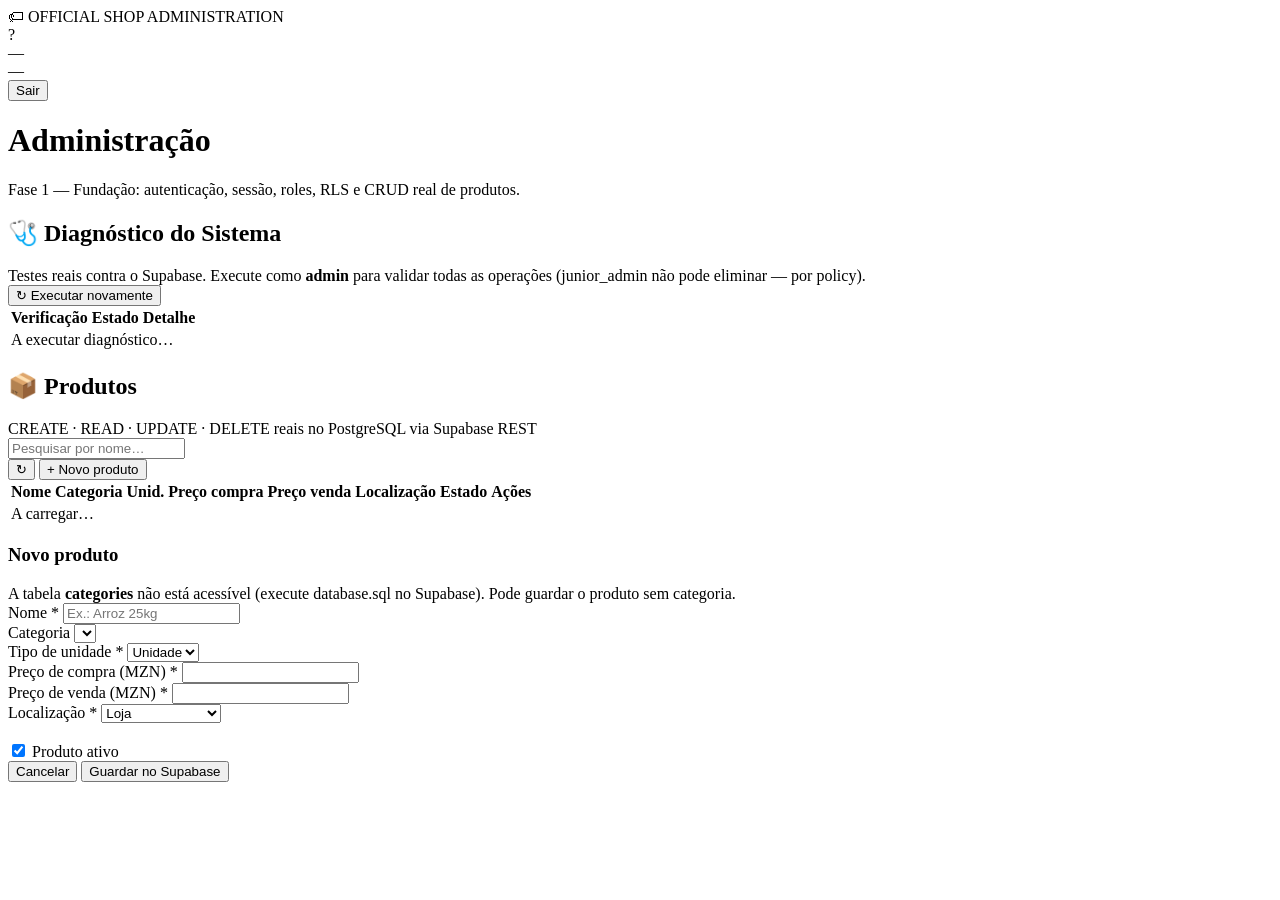
==== admin.html @ fe544765 "Add files via upload" ====
<!DOCTYPE html>
<html lang="pt">
<head>
  <meta charset="UTF-8">
  <meta name="viewport" content="width=device-width, initial-scale=1.0">
  <title>Administração — OFFICIAL SHOP ADMINISTRATION</title>
  <link rel="stylesheet" href="css/style.css">
</head>
<body>

  <header class="topbar">
    <div class="topbar-brand">
      <span class="brand-badge">🏷</span>
      <span class="label">OFFICIAL SHOP ADMINISTRATION</span>
    </div>
    <div class="topbar-spacer"></div>
    <div class="user-chip">
      <span class="user-avatar" id="userInitial">?</span>
      <div class="user-meta">
        <div class="user-name" id="userName">—</div>
        <div class="user-role" id="userRole">—</div>
      </div>
    </div>
    <button class="btn btn-light btn-sm" id="btnLogout" type="button">Sair</button>
  </header>

  <main class="page">

    <div class="page-header">
      <h1>Administração</h1>
      <p>Fase 1 — Fundação: autenticação, sessão, roles, RLS e CRUD real de produtos.</p>
    </div>

    <!-- ═══════════ DIAGNÓSTICO DO SISTEMA ═══════════ -->
    <section class="card" id="diagCard">
      <div class="card-header">
        <h2>🩺 Diagnóstico do Sistema</h2>
        <span class="hint">Testes reais contra o Supabase. Execute como <strong>admin</strong> para validar todas as operações (junior_admin não pode eliminar — por policy).</span>
        <div class="spacer"></div>
        <button class="btn btn-ghost btn-sm" id="btnRunDiag" type="button">↻ Executar novamente</button>
      </div>
      <div class="card-body flush">
        <div class="table-wrap">
          <table class="table">
            <thead>
              <tr>
                <th>Verificação</th>
                <th>Estado</th>
                <th>Detalhe</th>
              </tr>
            </thead>
            <tbody id="diagBody">
              <tr><td colspan="3" class="table-loading">A executar diagnóstico…</td></tr>
            </tbody>
          </table>
        </div>
      </div>
    </section>

    <!-- ═══════════ PRODUTOS (CRUD REAL) ═══════════ -->
    <section class="card">
      <div class="card-header">
        <h2>📦 Produtos</h2>
        <span class="hint">CREATE · READ · UPDATE · DELETE reais no PostgreSQL via Supabase REST</span>
        <div class="spacer"></div>
        <div class="toolbar" style="flex:0;">
          <div class="search-box">
            <input class="input" id="searchInput" type="search" placeholder="Pesquisar por nome…">
          </div>
          <button class="btn btn-ghost btn-sm" id="btnRefresh" type="button">↻</button>
          <button class="btn btn-primary btn-sm" id="btnNewProduct" type="button">+ Novo produto</button>
        </div>
      </div>
      <div class="card-body flush">
        <div class="table-wrap">
          <table class="table">
            <thead>
              <tr>
                <th>Nome</th>
                <th>Categoria</th>
                <th>Unid.</th>
                <th class="num">Preço compra</th>
                <th class="num">Preço venda</th>
                <th>Localização</th>
                <th>Estado</th>
                <th class="actions">Ações</th>
              </tr>
            </thead>
            <tbody id="productsBody">
              <tr><td colspan="8" class="table-loading">A carregar…</td></tr>
            </tbody>
          </table>
        </div>
        <div class="pager" id="pager"></div>
      </div>
    </section>

  </main>

  <!-- ═══════════ MODAL: NOVO / EDITAR PRODUTO ═══════════ -->
  <div class="modal-overlay" id="productModal">
    <div class="modal" role="dialog" aria-modal="true">
      <div class="modal-header">
        <h3 class="modal-title" id="productModalTitle">Novo produto</h3>
      </div>
      <form id="productForm" autocomplete="off">
        <div class="modal-body">
          <div id="formError" class="form-error"></div>
          <div id="categoriesWarning" class="inline-warning">
            A tabela <strong>categories</strong> não está acessível (execute database.sql no Supabase).
            Pode guardar o produto sem categoria.
          </div>
          <div class="form-grid">
            <div class="field span-2">
              <label for="fName">Nome *</label>
              <input class="input" id="fName" required maxlength="120" placeholder="Ex.: Arroz 25kg">
            </div>
            <div class="field">
              <label for="fCategory">Categoria</label>
              <select class="input" id="fCategory"></select>
            </div>
            <div class="field">
              <label for="fUnit">Tipo de unidade *</label>
              <select class="input" id="fUnit">
                <option value="unit">Unidade</option>
                <option value="box">Caixa</option>
                <option value="pack">Pacote</option>
                <option value="kg">Kg</option>
                <option value="g">g</option>
                <option value="l">Litro</option>
                <option value="ml">ml</option>
              </select>
            </div>
            <div class="field">
              <label for="fPurchase">Preço de compra (MZN) *</label>
              <input class="input" id="fPurchase" type="number" min="0" step="0.01" required>
            </div>
            <div class="field">
              <label for="fSale">Preço de venda (MZN) *</label>
              <input class="input" id="fSale" type="number" min="0" step="0.01" required>
            </div>
            <div class="field">
              <label for="fLocation">Localização *</label>
              <select class="input" id="fLocation">
                <option value="store">Loja</option>
                <option value="warehouse">Armazém</option>
                <option value="both">Loja + Armazém</option>
              </select>
            </div>
            <div class="field">
              <label>&nbsp;</label>
              <div class="checkbox-row">
                <input type="checkbox" id="fActive" checked>
                <label for="fActive">Produto ativo</label>
              </div>
            </div>
          </div>
        </div>
        <div class="modal-footer">
          <button type="button" class="btn btn-ghost" id="btnCancelForm">Cancelar</button>
          <button type="submit" class="btn btn-primary" id="btnSaveProduct">Guardar no Supabase</button>
        </div>
      </form>
    </div>
  </div>

  <script src="js/config.js"></script>
  <script src="js/supabase.js"></script>
  <script src="js/auth.js"></script>
  <script src="js/data.js"></script>
  <script src="js/ui.js"></script>
  <script>
    'use strict';

    let currentProfile = null;
    const state = {
      page: 1,
      pageSize: CONFIG.app.pageSize,
      search: '',
      total: 0,
      editingId: null,
      categories: [],
      isAdmin: false
    };

    window.addEventListener('DOMContentLoaded', init);

    /* ---------------------------------------------------------
     * Arranque: proteção de página ANTES de carregar qualquer dado.
     * --------------------------------------------------------- */
    async function init() {
      currentProfile = await Auth.requireRole(['admin', 'junior_admin']);
      if (!currentProfile) return; /* bloqueado/redirecionado — nada protegido carrega */

      state.isAdmin = currentProfile.role === 'admin';
      document.getElementById('userName').textContent = currentProfile.name;
      document.getElementById('userRole').textContent = currentProfile.role;
      document.getElementById('userInitial').textContent =
        (currentProfile.name || '?').charAt(0).toUpperCase();

      bindEvents();
      runDiagnostics();
      await loadCategories();
      await loadProducts();
    }

    function bindEvents() {
      document.getElementById('btnLogout').addEventListener('click', () => Auth.logout());
      document.getElementById('btnRunDiag').addEventListener('click', runDiagnostics);
      document.getElementById('btnNewProduct').addEventListener('click', () => openProductForm(null));
      document.getElementById('btnRefresh').addEventListener('click', loadProducts);
      document.getElementById('productForm').addEventListener('submit', onSaveProduct);
      document.getElementById('btnCancelForm').addEventListener('click', () => UI.closeModal('productModal'));
      document.getElementById('productModal').addEventListener('click', (e) => {
        if (e.target.id === 'productModal') UI.closeModal('productModal');
      });

      let timer = null;
      document.getElementById('searchInput').addEventListener('input', (e) => {
        clearTimeout(timer);
        timer = setTimeout(() => {
          state.search = e.target.value.trim();
          state.page = 1;
          loadProducts();
        }, 350);
      });

      /* Delegação de eventos para ações da tabela. */
      document.getElementById('productsBody').addEventListener('click', (e) => {
        const btn = e.target.closest('button[data-action]');
        if (!btn) return;
        const id = btn.getAttribute('data-id');
        if (btn.dataset.action === 'edit') openEdit(id);
        if (btn.dataset.action === 'delete') deleteProduct(id, btn.getAttribute('data-name'));
      });
    }

    /* ---------------------------------------------------------
     * Erros: mostrados SEMPRE, com operação + HTTP status.
     * --------------------------------------------------------- */
    function handleError(res, context) {
      const msg = (res.error && res.error.message) || 'Erro desconhecido';
      const status = res.status ? ' (HTTP ' + res.status + ')' : '';
      UI.showToast('error', context + ': ' + msg + status, 8000);
      if (res.status === 401) {
        setTimeout(() => window.location.replace('login.html'), 1500);
      }
    }

    function categoryName(id) {
      if (!id) return '—';
      const c = state.categories.find((x) => x.id === id);
      return c ? c.name : '—';
    }

    /* ---------------------------------------------------------
     * CATEGORIAS (leitura para o formulário; CRUD completo na Fase 2)
     * --------------------------------------------------------- */
    async function loadCategories() {
      const res = await Data.read('categories', {
        order: { column: 'name', ascending: true },
        limit: 200
      });
      state.categories = res.ok ? res.data : [];
      document.getElementById('categoriesWarning').classList.toggle('is-visible', !res.ok);

      const sel = document.getElementById('fCategory');
      sel.innerHTML = '<option value="">— Sem categoria —</option>';
      state.categories.forEach((c) => {
        const opt = document.createElement('option');
        opt.value = c.id;
        opt.textContent = c.name;
        sel.appendChild(opt);
      });
    }

    /* ---------------------------------------------------------
     * READ — produtos (com pesquisa, ordenação, paginação, contagem)
     * --------------------------------------------------------- */
    async function loadProducts() {
      const tbody = document.getElementById('productsBody');
      tbody.innerHTML = '<tr><td colspan="8" class="table-loading">A carregar produtos do Supabase…</td></tr>';

      const res = await Data.read('products', {
        withCount: true,
        search: { columns: ['name'], term: state.search },
        order: { column: 'created_at', ascending: false },
        limit: state.pageSize,
        offset: (state.page - 1) * state.pageSize
      });

      if (!res.ok) {
        tbody.innerHTML = '<tr><td colspan="8" class="table-error">Falha ao ler produtos: ' +
          UI.escapeHtml(res.error.message) + ' (HTTP ' + res.status + ')</td></tr>';
        handleError(res, 'Ler produtos');
        return;
      }

      state.total = (res.total !== null && res.total !== undefined) ? res.total : res.data.length;
      renderProducts(res.data);
      UI.renderPagination(
        document.getElementById('pager'),
        state.page, state.pageSize, state.total,
        (p) => { state.page = p; loadProducts(); }
      );
    }

    function renderProducts(products) {
      const tbody = document.getElementById('productsBody');
      if (!products.length) {
        tbody.innerHTML = '<tr><td colspan="8" class="table-empty">Nenhum produto encontrado. Crie o primeiro com «+ Novo produto».</td></tr>';
        return;
      }
      tbody.innerHTML = '';
      products.forEach((p) => {
        const tr = document.createElement('tr');

        const tdName = document.createElement('td');
        tdName.innerHTML = '<strong></strong>';
        tdName.querySelector('strong').textContent = p.name;

        const tdCat = document.createElement('td');
        tdCat.textContent = categoryName(p.category_id);

        const tdUnit = document.createElement('td');
        tdUnit.textContent = p.unit_type || '—';

        const tdPurchase = document.createElement('td');
        tdPurchase.className = 'num';
        tdPurchase.textContent = UI.formatMZN(p.purchase_price);

        const tdSale = document.createElement('td');
        tdSale.className = 'num';
        tdSale.textContent = UI.formatMZN(p.sale_price);

        const tdLoc = document.createElement('td');
        tdLoc.textContent = p.location === 'store' ? 'Loja' : p.location === 'warehouse' ? 'Armazém' : 'Loja + Armazém';

        const tdState = document.createElement('td');
        tdState.innerHTML = p.active
          ? '<span class="badge badge-success">ATIVO</span>'
          : '<span class="badge badge-muted">INATIVO</span>';

        const tdActions = document.createElement('td');
        tdActions.className = 'actions';
        const editBtn = document.createElement('button');
        editBtn.type = 'button';
        editBtn.className = 'btn btn-sm btn-icon-edit';
        editBtn.dataset.action = 'edit';
        editBtn.setAttribute('data-id', p.id);
        editBtn.textContent = '✎ Editar';
        tdActions.appendChild(editBtn);

        if (state.isAdmin) {
          const delBtn = document.createElement('button');
          delBtn.type = 'button';
          delBtn.className = 'btn btn-sm btn-icon-delete';
          delBtn.dataset.action = 'delete';
          delBtn.setAttribute('data-id', p.id);
          delBtn.setAttribute('data-name', p.name);
          delBtn.textContent = '🗑 Eliminar';
          tdActions.appendChild(delBtn);
        }

        tr.append(tdName, tdCat, tdUnit, tdPurchase, tdSale, tdLoc, tdState, tdActions);
        tbody.appendChild(tr);
      });
    }

    /* ---------------------------------------------------------
     * CREATE / UPDATE
     * --------------------------------------------------------- */
    function openProductForm(product) {
      state.editingId = product ? product.id : null;
      document.getElementById('productModalTitle').textContent =
        product ? 'Editar produto' : 'Novo produto';
      document.getElementById('formError').classList.remove('is-visible');

      document.getElementById('fName').value = product ? product.name : '';
      document.getElementById('fCategory').value = product && product.category_id ? product.category_id : '';
      document.getElementById('fUnit').value = product ? product.unit_type : 'unit';
      document.getElementById('fPurchase').value = product ? product.purchase_price : '';
      document.getElementById('fSale').value = product ? product.sale_price : '';
      document.getElementById('fLocation').value = product ? product.location : 'store';
      document.getElementById('fActive').checked = product ? !!product.active : true;

      UI.openModal('productModal');
      document.getElementById('fName').focus();
    }

    async function openEdit(id) {
      const res = await Data.readOne('products', id);
      if (!res.ok) { handleError(res, 'Ler produto'); return; }
      openProductForm(res.data);
    }

    async function onSaveProduct(e) {
      e.preventDefault();
      const formError = document.getElementById('formError');
      formError.classList.remove('is-visible');

      const payload = {
        name: document.getElementById('fName').value.trim(),
        category_id: document.getElementById('fCategory').value || null,
        unit_type: document.getElementById('fUnit').value,
        purchase_price: parseFloat(document.getElementById('fPurchase').value),
        sale_price: parseFloat(document.getElementById('fSale').value),
        location: document.getElementById('fLocation').value,
        active: document.getElementById('fActive').checked
      };

      /* 1. validar dados (antes de qualquer escrita) */
      let validationError = null;
      if (!payload.name) validationError = 'O nome do produto é obrigatório.';
      else if (isNaN(payload.purchase_price) || payload.purchase_price < 0)
        validationError = 'Preço de compra inválido (≥ 0).';
      else if (isNaN(payload.sale_price) || payload.sale_price < 0)
        validationError = 'Preço de venda inválido (≥ 0).';
      if (validationError) {
        formError.textContent = validationError;
        formError.classList.add('is-visible');
        return;
      }

      const btn = document.getElementById('btnSaveProduct');
      UI.setButtonLoading(btn, true, 'A gravar no Supabase…');

      /* 2-5. INSERT/PATCH → verificar HTTP status + erro Supabase + registro devolvido */
      const res = state.editingId
        ? await Data.update('products', state.editingId, payload)
        : await Data.create('products', payload);

      UI.setButtonLoading(btn, false);

      if (!res.ok) {
        /* Erro real mostrado — NUNCA falso sucesso. */
        handleError(res, state.editingId ? 'Atualizar produto' : 'Criar produto');
        return;
      }

      /* 6-7. persistência confirmada → só agora toast de sucesso + UI */
      UI.showToast('success', state.editingId
        ? 'Produto atualizado e confirmado no Supabase.'
        : 'Produto criado e confirmado no Supabase.');
      UI.closeModal('productModal');
      await loadProducts(); /* a UI reflete o estado real do banco */
    }

    /* ---------------------------------------------------------
     * DELETE (reservado a admin — reforçado por RLS no banco)
     * --------------------------------------------------------- */
    async function deleteProduct(id, name) {
      const confirmed = await UI.confirmDialog({
        title: 'Eliminar produto',
        message: 'Eliminar definitivamente «' + name + '»? A operação é real e será confirmada no Supabase.',
        confirmText: 'Eliminar',
        danger: true
      });
      if (!confirmed) return;

      const res = await Data.delete('products', id);
      if (!res.ok) { handleError(res, 'Eliminar produto'); return; }

      UI.showToast('success', 'Produto eliminado — ausência confirmada no Supabase.');
      if (state.page > 1 && (state.total - 1) <= (state.page - 1) * state.pageSize) state.page--;
      await loadProducts();
    }

    /* ---------------------------------------------------------
     * 🩺 DIAGNÓSTICO DO SISTEMA
     * --------------------------------------------------------- */
    function diagDetail(res, endpoint) {
      const msg = (res.error && res.error.message) || 'erro desconhecido';
      return endpoint + ' → ' + msg + ' (HTTP ' + res.status + ')';
    }

    function renderDiag(rows) {
      const tbody = document.getElementById('diagBody');
      tbody.innerHTML = '';
      rows.forEach((r) => {
        const tr = document.createElement('tr');
        const tdName = document.createElement('td');
        tdName.innerHTML = '<strong></strong>';
        tdName.querySelector('strong').textContent = r.name;

        const tdStatus = document.createElement('td');
        tdStatus.innerHTML = r.ok
          ? '<span class="diag-status diag-ok">✓ OK</span>'
          : '<span class="diag-status diag-error">✕ ERRO</span>';

        const tdDetail = document.createElement('td');
        tdDetail.className = 'diag-detail';
        tdDetail.textContent = r.detail || '';

        tr.append(tdName, tdStatus, tdDetail);
        tbody.appendChild(tr);
      });
    }

    async function runDiagnostics() {
      const tbody = document.getElementById('diagBody');
      tbody.innerHTML = '<tr><td colspan="3" class="table-loading">A executar testes reais contra o Supabase…</td></tr>';
      const rows = [];
      const add = (name, ok, detail) => rows.push({ name: name, ok: !!ok, detail: detail || '' });

      /* 1. Configuração */
      add('Supabase URL', isSupabaseConfigured(),
        isSupabaseConfigured()
          ? CONFIG.supabase.url
          : 'Publishable Key em falta — configure js/config.js');

      /* 2. Fetch API */
      add('Fetch API', typeof fetch === 'function',
        typeof fetch === 'function' ? 'disponível no browser' : 'browser sem suporte a fetch()');

      if (!isSupabaseConfigured()) {
        ['Auth', 'REST API', 'READ', 'CREATE', 'UPDATE', 'DELETE'].forEach((n) =>
          add(n, false, 'não executado — configure primeiro a Publishable Key em js/config.js'));
        renderDiag(rows);
        return;
      }

      /* 3. Auth — sessão validada pelo Supabase */
      const user = await Auth.getCurrentUser();
      add('Auth', user.ok,
        user.ok ? ('sessão válida: ' + (user.data.email || user.data.id)) : diagDetail(user, 'GET /auth/v1/user'));

      /* 4. REST API / READ */
      const readRes = await Data.read('products', { select: 'id', limit: 1 });
      add('REST API', readRes.ok,
        readRes.ok ? 'PostgREST acessível' : diagDetail(readRes, 'GET /rest/v1/products'));
      add('READ', readRes.ok,
        readRes.ok ? ('products: ' + res_count(readRes) + ' registo(s) devolvidos') : diagDetail(readRes, 'SELECT products'));

      /* 5-7. CREATE → UPDATE → DELETE (produto de diagnóstico, eliminado no fim) */
      if (readRes.ok) {
        const stamp = 'DIAG-' + Date.now();

        const c = await Data.create('products', {
          name: stamp, unit_type: 'unit', purchase_price: 0, sale_price: 0,
          location: 'store', active: false
        });
        add('CREATE', c.ok,
          c.ok ? ('registro criado e devolvido pelo Supabase (id ' + c.data.id + ')')
               : diagDetail(c, 'POST /rest/v1/products'));

        if (c.ok) {
          const u = await Data.update('products', c.data.id, { name: stamp + '-UPD' });
          add('UPDATE', u.ok && u.data.name === stamp + '-UPD',
            u.ok ? ('alteração confirmada: ' + u.data.name)
                 : diagDetail(u, 'PATCH /rest/v1/products'));

          const d = await Data.delete('products', c.data.id);
          add('DELETE', d.ok,
            d.ok ? 'ausência confirmada no Supabase'
                 : diagDetail(d, 'DELETE /rest/v1/products'));
        } else {
          add('UPDATE', false, 'não executado — CREATE falhou');
          add('DELETE', false, 'não executado — CREATE falhou');
        }
      } else {
        add('CREATE', false, 'não executado — READ falhou');
        add('UPDATE', false, 'não executado — READ falhou');
        add('DELETE', false, 'não executado — READ falhou');
      }

      renderDiag(rows);
    }

    function res_count(res) {
      return Array.isArray(res.data) ? res.data.length : 0;
    }
  </script>
</body>
</html>
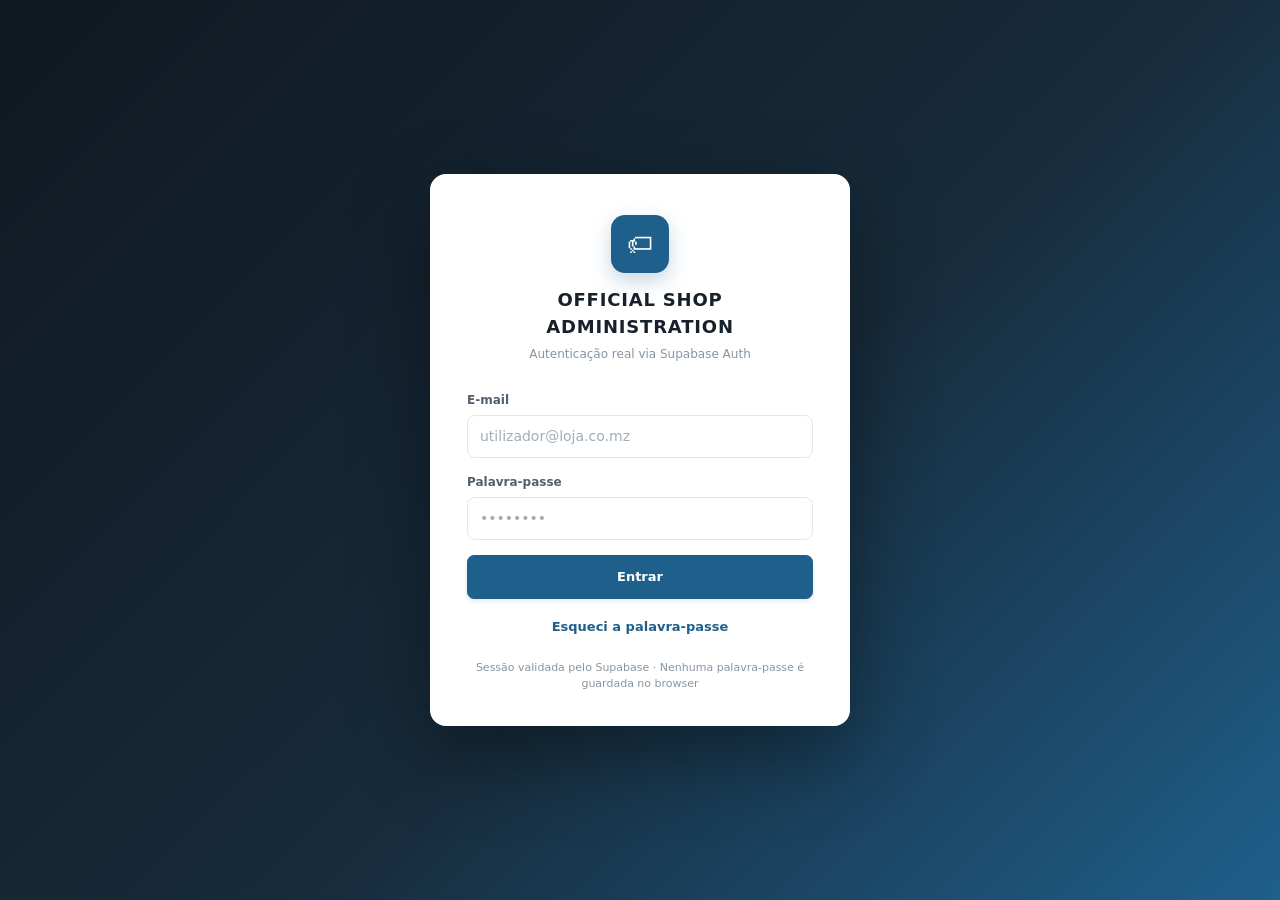
==== commit b5644ba1: "Create admin.html" ====
--- a/admin.html
+++ b/admin.html
@@ -1,575 +1,2458 @@
 <!DOCTYPE html>
 <html lang="pt">
+
 <head>
+
   <meta charset="UTF-8">
-  <meta name="viewport" content="width=device-width, initial-scale=1.0">
-  <title>Administração — OFFICIAL SHOP ADMINISTRATION</title>
-  <link rel="stylesheet" href="css/style.css">
+
+  <meta
+    name="viewport"
+    content="width=device-width, initial-scale=1.0"
+  >
+
+  <title>
+    OSA — Administração
+  </title>
+
+  <link
+    rel="stylesheet"
+    href="css/style.css"
+  >
+
 </head>
+
+
 <body>
 
+
+  <!-- ========================================================
+       TOPBAR
+       ======================================================== -->
+
   <header class="topbar">
+
     <div class="topbar-brand">
-      <span class="brand-badge">🏷</span>
-      <span class="label">OFFICIAL SHOP ADMINISTRATION</span>
+
+      <span
+        class="brand-badge"
+        aria-hidden="true"
+      >
+        🏷
+      </span>
+
+      <span class="label">
+        OSA — Official Shop Administrator
+      </span>
+
     </div>
+
+
     <div class="topbar-spacer"></div>
+
+
     <div class="user-chip">
-      <span class="user-avatar" id="userInitial">?</span>
+
+      <span
+        class="user-avatar"
+        id="userInitial"
+      >
+        ?
+      </span>
+
+
       <div class="user-meta">
-        <div class="user-name" id="userName">—</div>
-        <div class="user-role" id="userRole">—</div>
+
+        <div
+          class="user-name"
+          id="userName"
+        >
+          —
+        </div>
+
+        <div
+          class="user-role"
+          id="userRole"
+        >
+          —
+        </div>
+
       </div>
+
     </div>
-    <button class="btn btn-light btn-sm" id="btnLogout" type="button">Sair</button>
+
+
+    <button
+      class="btn btn-light btn-sm"
+      id="btnLogout"
+      type="button"
+    >
+      Sair
+    </button>
+
   </header>
 
+
+  <!-- ========================================================
+       CONTEÚDO
+       ======================================================== -->
+
   <main class="page">
 
+
     <div class="page-header">
-      <h1>Administração</h1>
-      <p>Fase 1 — Fundação: autenticação, sessão, roles, RLS e CRUD real de produtos.</p>
+
+      <h1>
+        Administração
+      </h1>
+
+      <p>
+        OSA — Official Shop Administrator
+      </p>
+
     </div>
 
-    <!-- ═══════════ DIAGNÓSTICO DO SISTEMA ═══════════ -->
-    <section class="card" id="diagCard">
+
+    <!-- ======================================================
+         DIAGNÓSTICO
+         ====================================================== -->
+
+    <section
+      class="card"
+      id="diagCard"
+    >
+
       <div class="card-header">
-        <h2>🩺 Diagnóstico do Sistema</h2>
-        <span class="hint">Testes reais contra o Supabase. Execute como <strong>admin</strong> para validar todas as operações (junior_admin não pode eliminar — por policy).</span>
+
+        <h2>
+          🩺 Diagnóstico do Sistema
+        </h2>
+
+        <span class="hint">
+
+          Testes reais contra o Supabase.
+
+          Execute como
+          <strong>admin</strong>
+          para validar CREATE, UPDATE e DELETE.
+
+          O
+          <strong>junior_admin</strong>
+          não deve eliminar produtos quando a RLS bloquear essa operação.
+
+        </span>
+
         <div class="spacer"></div>
-        <button class="btn btn-ghost btn-sm" id="btnRunDiag" type="button">↻ Executar novamente</button>
+
+
+        <button
+          class="btn btn-ghost btn-sm"
+          id="btnRunDiag"
+          type="button"
+        >
+          ↻ Executar novamente
+        </button>
+
       </div>
+
+
       <div class="card-body flush">
+
         <div class="table-wrap">
+
           <table class="table">
+
             <thead>
+
               <tr>
-                <th>Verificação</th>
-                <th>Estado</th>
-                <th>Detalhe</th>
+
+                <th>
+                  Verificação
+                </th>
+
+                <th>
+                  Estado
+                </th>
+
+                <th>
+                  Detalhe
+                </th>
+
               </tr>
+
             </thead>
+
+
             <tbody id="diagBody">
-              <tr><td colspan="3" class="table-loading">A executar diagnóstico…</td></tr>
+
+              <tr>
+
+                <td
+                  colspan="3"
+                  class="table-loading"
+                >
+                  A executar diagnóstico…
+                </td>
+
+              </tr>
+
             </tbody>
+
           </table>
+
         </div>
+
       </div>
+
     </section>
 
-    <!-- ═══════════ PRODUTOS (CRUD REAL) ═══════════ -->
+
+    <!-- ======================================================
+         PRODUTOS
+         ====================================================== -->
+
     <section class="card">
+
       <div class="card-header">
-        <h2>📦 Produtos</h2>
-        <span class="hint">CREATE · READ · UPDATE · DELETE reais no PostgreSQL via Supabase REST</span>
+
+        <h2>
+          📦 Produtos
+        </h2>
+
+        <span class="hint">
+          CREATE · READ · UPDATE · DELETE reais no PostgreSQL via Supabase REST
+        </span>
+
         <div class="spacer"></div>
-        <div class="toolbar" style="flex:0;">
+
+
+        <div
+          class="toolbar"
+          style="flex:0;"
+        >
+
           <div class="search-box">
-            <input class="input" id="searchInput" type="search" placeholder="Pesquisar por nome…">
+
+            <input
+              class="input"
+              id="searchInput"
+              type="search"
+              placeholder="Pesquisar por nome…"
+              autocomplete="off"
+            >
+
           </div>
-          <button class="btn btn-ghost btn-sm" id="btnRefresh" type="button">↻</button>
-          <button class="btn btn-primary btn-sm" id="btnNewProduct" type="button">+ Novo produto</button>
+
+
+          <button
+            class="btn btn-ghost btn-sm"
+            id="btnRefresh"
+            type="button"
+            title="Atualizar"
+          >
+            ↻
+          </button>
+
+
+          <button
+            class="btn btn-primary btn-sm"
+            id="btnNewProduct"
+            type="button"
+          >
+            + Novo produto
+          </button>
+
         </div>
+
       </div>
+
+
       <div class="card-body flush">
+
         <div class="table-wrap">
+
           <table class="table">
+
             <thead>
+
               <tr>
+
                 <th>Nome</th>
+
                 <th>Categoria</th>
+
                 <th>Unid.</th>
-                <th class="num">Preço compra</th>
-                <th class="num">Preço venda</th>
-                <th>Localização</th>
-                <th>Estado</th>
-                <th class="actions">Ações</th>
+
+                <th class="num">
+                  Preço compra
+                </th>
+
+                <th class="num">
+                  Preço venda
+                </th>
+
+                <th>
+                  Localização
+                </th>
+
+                <th>
+                  Estado
+                </th>
+
+                <th class="actions">
+                  Ações
+                </th>
+
               </tr>
+
             </thead>
+
+
             <tbody id="productsBody">
-              <tr><td colspan="8" class="table-loading">A carregar…</td></tr>
+
+              <tr>
+
+                <td
+                  colspan="8"
+                  class="table-loading"
+                >
+                  A carregar…
+                </td>
+
+              </tr>
+
             </tbody>
+
           </table>
+
         </div>
-        <div class="pager" id="pager"></div>
+
+
+        <div
+          class="pager"
+          id="pager"
+        ></div>
+
       </div>
+
     </section>
 
   </main>
 
-  <!-- ═══════════ MODAL: NOVO / EDITAR PRODUTO ═══════════ -->
-  <div class="modal-overlay" id="productModal">
-    <div class="modal" role="dialog" aria-modal="true">
+
+  <!-- ========================================================
+       MODAL PRODUTO
+       ======================================================== -->
+
+  <div
+    class="modal-overlay"
+    id="productModal"
+  >
+
+    <div
+      class="modal"
+      role="dialog"
+      aria-modal="true"
+      aria-labelledby="productModalTitle"
+    >
+
       <div class="modal-header">
-        <h3 class="modal-title" id="productModalTitle">Novo produto</h3>
+
+        <h3
+          class="modal-title"
+          id="productModalTitle"
+        >
+          Novo produto
+        </h3>
+
       </div>
-      <form id="productForm" autocomplete="off">
+
+
+      <form
+        id="productForm"
+        autocomplete="off"
+      >
+
         <div class="modal-body">
-          <div id="formError" class="form-error"></div>
-          <div id="categoriesWarning" class="inline-warning">
-            A tabela <strong>categories</strong> não está acessível (execute database.sql no Supabase).
-            Pode guardar o produto sem categoria.
+
+
+          <div
+            id="formError"
+            class="form-error"
+          ></div>
+
+
+          <div
+            id="categoriesWarning"
+            class="inline-warning"
+          >
+
+            A tabela
+            <strong>categories</strong>
+            não está acessível.
+
+            O produto poderá ser guardado sem categoria,
+            desde que a estrutura da tabela
+            <strong>products</strong>
+            permita isso.
+
           </div>
+
+
           <div class="form-grid">
+
+
             <div class="field span-2">
-              <label for="fName">Nome *</label>
-              <input class="input" id="fName" required maxlength="120" placeholder="Ex.: Arroz 25kg">
+
+              <label for="fName">
+                Nome *
+              </label>
+
+              <input
+                class="input"
+                id="fName"
+                required
+                maxlength="120"
+                placeholder="Ex.: Arroz 25kg"
+              >
+
             </div>
+
+
             <div class="field">
-              <label for="fCategory">Categoria</label>
-              <select class="input" id="fCategory"></select>
+
+              <label for="fCategory">
+                Categoria
+              </label>
+
+              <select
+                class="input"
+                id="fCategory"
+              ></select>
+
             </div>
+
+
             <div class="field">
-              <label for="fUnit">Tipo de unidade *</label>
-              <select class="input" id="fUnit">
-                <option value="unit">Unidade</option>
-                <option value="box">Caixa</option>
-                <option value="pack">Pacote</option>
-                <option value="kg">Kg</option>
-                <option value="g">g</option>
-                <option value="l">Litro</option>
-                <option value="ml">ml</option>
+
+              <label for="fUnit">
+                Tipo de unidade *
+              </label>
+
+              <select
+                class="input"
+                id="fUnit"
+              >
+
+                <option value="unit">
+                  Unidade
+                </option>
+
+                <option value="box">
+                  Caixa
+                </option>
+
+                <option value="pack">
+                  Pacote
+                </option>
+
+                <option value="kg">
+                  Kg
+                </option>
+
+                <option value="g">
+                  g
+                </option>
+
+                <option value="l">
+                  Litro
+                </option>
+
+                <option value="ml">
+                  ml
+                </option>
+
               </select>
+
             </div>
+
+
             <div class="field">
-              <label for="fPurchase">Preço de compra (MZN) *</label>
-              <input class="input" id="fPurchase" type="number" min="0" step="0.01" required>
+
+              <label for="fPurchase">
+                Preço de compra (MZN) *
+              </label>
+
+              <input
+                class="input"
+                id="fPurchase"
+                type="number"
+                min="0"
+                step="0.01"
+                required
+              >
+
             </div>
+
+
             <div class="field">
-              <label for="fSale">Preço de venda (MZN) *</label>
-              <input class="input" id="fSale" type="number" min="0" step="0.01" required>
+
+              <label for="fSale">
+                Preço de venda (MZN) *
+              </label>
+
+              <input
+                class="input"
+                id="fSale"
+                type="number"
+                min="0"
+                step="0.01"
+                required
+              >
+
             </div>
+
+
             <div class="field">
-              <label for="fLocation">Localização *</label>
-              <select class="input" id="fLocation">
-                <option value="store">Loja</option>
-                <option value="warehouse">Armazém</option>
-                <option value="both">Loja + Armazém</option>
+
+              <label for="fLocation">
+                Localização *
+              </label>
+
+              <select
+                class="input"
+                id="fLocation"
+              >
+
+                <option value="store">
+                  Loja
+                </option>
+
+                <option value="warehouse">
+                  Armazém
+                </option>
+
+                <option value="both">
+                  Loja + Armazém
+                </option>
+
               </select>
+
             </div>
+
+
             <div class="field">
-              <label>&nbsp;</label>
+
+              <label>
+                &nbsp;
+              </label>
+
               <div class="checkbox-row">
-                <input type="checkbox" id="fActive" checked>
-                <label for="fActive">Produto ativo</label>
+
+                <input
+                  type="checkbox"
+                  id="fActive"
+                  checked
+                >
+
+                <label for="fActive">
+                  Produto ativo
+                </label>
+
               </div>
+
             </div>
+
+
           </div>
+
         </div>
+
+
         <div class="modal-footer">
-          <button type="button" class="btn btn-ghost" id="btnCancelForm">Cancelar</button>
-          <button type="submit" class="btn btn-primary" id="btnSaveProduct">Guardar no Supabase</button>
+
+          <button
+            type="button"
+            class="btn btn-ghost"
+            id="btnCancelForm"
+          >
+            Cancelar
+          </button>
+
+
+          <button
+            type="submit"
+            class="btn btn-primary"
+            id="btnSaveProduct"
+          >
+            Guardar no Supabase
+          </button>
+
         </div>
+
       </form>
+
     </div>
+
   </div>
+
+
+  <!-- ========================================================
+       SCRIPTS
+       ======================================================== -->
 
   <script src="js/config.js"></script>
   <script src="js/supabase.js"></script>
   <script src="js/auth.js"></script>
   <script src="js/data.js"></script>
   <script src="js/ui.js"></script>
+
+
   <script>
+
     'use strict';
 
+
+    /* ========================================================
+       ESTADO
+       ======================================================== */
+
     let currentProfile = null;
+
+
     const state = {
+
       page: 1,
-      pageSize: CONFIG.app.pageSize,
+
+      pageSize:
+        CONFIG.app.pageSize,
+
       search: '',
+
       total: 0,
+
       editingId: null,
+
       categories: [],
+
       isAdmin: false
+
     };
 
-    window.addEventListener('DOMContentLoaded', init);
-
-    /* ---------------------------------------------------------
-     * Arranque: proteção de página ANTES de carregar qualquer dado.
-     * --------------------------------------------------------- */
+
+    window.addEventListener(
+      'DOMContentLoaded',
+      init
+    );
+
+
+    /* ========================================================
+       INIT
+       ======================================================== */
+
     async function init() {
-      currentProfile = await Auth.requireRole(['admin', 'junior_admin']);
-      if (!currentProfile) return; /* bloqueado/redirecionado — nada protegido carrega */
-
-      state.isAdmin = currentProfile.role === 'admin';
-      document.getElementById('userName').textContent = currentProfile.name;
-      document.getElementById('userRole').textContent = currentProfile.role;
-      document.getElementById('userInitial').textContent =
-        (currentProfile.name || '?').charAt(0).toUpperCase();
-
-      bindEvents();
-      runDiagnostics();
-      await loadCategories();
-      await loadProducts();
-    }
-
-    function bindEvents() {
-      document.getElementById('btnLogout').addEventListener('click', () => Auth.logout());
-      document.getElementById('btnRunDiag').addEventListener('click', runDiagnostics);
-      document.getElementById('btnNewProduct').addEventListener('click', () => openProductForm(null));
-      document.getElementById('btnRefresh').addEventListener('click', loadProducts);
-      document.getElementById('productForm').addEventListener('submit', onSaveProduct);
-      document.getElementById('btnCancelForm').addEventListener('click', () => UI.closeModal('productModal'));
-      document.getElementById('productModal').addEventListener('click', (e) => {
-        if (e.target.id === 'productModal') UI.closeModal('productModal');
-      });
-
-      let timer = null;
-      document.getElementById('searchInput').addEventListener('input', (e) => {
-        clearTimeout(timer);
-        timer = setTimeout(() => {
-          state.search = e.target.value.trim();
-          state.page = 1;
-          loadProducts();
-        }, 350);
-      });
-
-      /* Delegação de eventos para ações da tabela. */
-      document.getElementById('productsBody').addEventListener('click', (e) => {
-        const btn = e.target.closest('button[data-action]');
-        if (!btn) return;
-        const id = btn.getAttribute('data-id');
-        if (btn.dataset.action === 'edit') openEdit(id);
-        if (btn.dataset.action === 'delete') deleteProduct(id, btn.getAttribute('data-name'));
-      });
-    }
-
-    /* ---------------------------------------------------------
-     * Erros: mostrados SEMPRE, com operação + HTTP status.
-     * --------------------------------------------------------- */
-    function handleError(res, context) {
-      const msg = (res.error && res.error.message) || 'Erro desconhecido';
-      const status = res.status ? ' (HTTP ' + res.status + ')' : '';
-      UI.showToast('error', context + ': ' + msg + status, 8000);
-      if (res.status === 401) {
-        setTimeout(() => window.location.replace('login.html'), 1500);
-      }
-    }
-
-    function categoryName(id) {
-      if (!id) return '—';
-      const c = state.categories.find((x) => x.id === id);
-      return c ? c.name : '—';
-    }
-
-    /* ---------------------------------------------------------
-     * CATEGORIAS (leitura para o formulário; CRUD completo na Fase 2)
-     * --------------------------------------------------------- */
-    async function loadCategories() {
-      const res = await Data.read('categories', {
-        order: { column: 'name', ascending: true },
-        limit: 200
-      });
-      state.categories = res.ok ? res.data : [];
-      document.getElementById('categoriesWarning').classList.toggle('is-visible', !res.ok);
-
-      const sel = document.getElementById('fCategory');
-      sel.innerHTML = '<option value="">— Sem categoria —</option>';
-      state.categories.forEach((c) => {
-        const opt = document.createElement('option');
-        opt.value = c.id;
-        opt.textContent = c.name;
-        sel.appendChild(opt);
-      });
-    }
-
-    /* ---------------------------------------------------------
-     * READ — produtos (com pesquisa, ordenação, paginação, contagem)
-     * --------------------------------------------------------- */
-    async function loadProducts() {
-      const tbody = document.getElementById('productsBody');
-      tbody.innerHTML = '<tr><td colspan="8" class="table-loading">A carregar produtos do Supabase…</td></tr>';
-
-      const res = await Data.read('products', {
-        withCount: true,
-        search: { columns: ['name'], term: state.search },
-        order: { column: 'created_at', ascending: false },
-        limit: state.pageSize,
-        offset: (state.page - 1) * state.pageSize
-      });
-
-      if (!res.ok) {
-        tbody.innerHTML = '<tr><td colspan="8" class="table-error">Falha ao ler produtos: ' +
-          UI.escapeHtml(res.error.message) + ' (HTTP ' + res.status + ')</td></tr>';
-        handleError(res, 'Ler produtos');
+
+      /*
+       * PRIMEIRO:
+       * autenticação e role.
+       *
+       * SÓ DEPOIS:
+       * carregar dados.
+       */
+
+      currentProfile =
+        await Auth.requireRole([
+          'admin',
+          'junior_admin'
+        ]);
+
+
+      if (!currentProfile) {
         return;
       }
 
-      state.total = (res.total !== null && res.total !== undefined) ? res.total : res.data.length;
-      renderProducts(res.data);
-      UI.renderPagination(
-        document.getElementById('pager'),
-        state.page, state.pageSize, state.total,
-        (p) => { state.page = p; loadProducts(); }
-      );
+
+      state.isAdmin =
+        currentProfile.role === 'admin';
+
+
+      document.getElementById(
+        'userName'
+      ).textContent =
+        currentProfile.name || 'Utilizador';
+
+
+      document.getElementById(
+        'userRole'
+      ).textContent =
+        currentProfile.role || '—';
+
+
+      document.getElementById(
+        'userInitial'
+      ).textContent =
+        (
+          currentProfile.name ||
+          '?'
+        )
+          .charAt(0)
+          .toUpperCase();
+
+
+      bindEvents();
+
+
+      /*
+       * Diagnóstico pode correr em paralelo
+       * com as leituras normais.
+       */
+
+      runDiagnostics();
+
+
+      await loadCategories();
+
+
+      await loadProducts();
+
     }
 
-    function renderProducts(products) {
-      const tbody = document.getElementById('productsBody');
-      if (!products.length) {
-        tbody.innerHTML = '<tr><td colspan="8" class="table-empty">Nenhum produto encontrado. Crie o primeiro com «+ Novo produto».</td></tr>';
+
+    /* ========================================================
+       EVENTOS
+       ======================================================== */
+
+    function bindEvents() {
+
+
+      document.getElementById(
+        'btnLogout'
+      ).addEventListener(
+        'click',
+        function () {
+          Auth.logout();
+        }
+      );
+
+
+      document.getElementById(
+        'btnRunDiag'
+      ).addEventListener(
+        'click',
+        runDiagnostics
+      );
+
+
+      document.getElementById(
+        'btnNewProduct'
+      ).addEventListener(
+        'click',
+        function () {
+          openProductForm(null);
+        }
+      );
+
+
+      document.getElementById(
+        'btnRefresh'
+      ).addEventListener(
+        'click',
+        loadProducts
+      );
+
+
+      document.getElementById(
+        'productForm'
+      ).addEventListener(
+        'submit',
+        onSaveProduct
+      );
+
+
+      document.getElementById(
+        'btnCancelForm'
+      ).addEventListener(
+        'click',
+        function () {
+          UI.closeModal(
+            'productModal'
+          );
+        }
+      );
+
+
+      document.getElementById(
+        'productModal'
+      ).addEventListener(
+        'click',
+        function (event) {
+
+          if (
+            event.target.id ===
+            'productModal'
+          ) {
+
+            UI.closeModal(
+              'productModal'
+            );
+          }
+
+        }
+      );
+
+
+      let timer = null;
+
+
+      document.getElementById(
+        'searchInput'
+      ).addEventListener(
+        'input',
+        function (event) {
+
+          clearTimeout(timer);
+
+
+          timer = setTimeout(
+            function () {
+
+              state.search =
+                event.target.value.trim();
+
+              state.page = 1;
+
+              loadProducts();
+
+            },
+            350
+          );
+
+        }
+      );
+
+
+      document.getElementById(
+        'productsBody'
+      ).addEventListener(
+        'click',
+        function (event) {
+
+          const btn =
+            event.target.closest(
+              'button[data-action]'
+            );
+
+
+          if (!btn) {
+            return;
+          }
+
+
+          const id =
+            btn.getAttribute(
+              'data-id'
+            );
+
+
+          if (
+            btn.dataset.action ===
+            'edit'
+          ) {
+
+            openEdit(id);
+
+          }
+
+
+          if (
+            btn.dataset.action ===
+            'delete'
+          ) {
+
+            deleteProduct(
+              id,
+              btn.getAttribute(
+                'data-name'
+              )
+            );
+
+          }
+
+        }
+      );
+
+    }
+
+
+    /* ========================================================
+       ERROR HANDLER
+       ======================================================== */
+
+    function handleError(
+      res,
+      context
+    ) {
+
+      const message =
+        res &&
+        res.error &&
+        res.error.message
+          ? res.error.message
+          : 'Erro desconhecido';
+
+
+      const status =
+        res &&
+        res.status
+          ? ' (HTTP ' + res.status + ')'
+          : '';
+
+
+      UI.showToast(
+        'error',
+        context +
+          ': ' +
+          message +
+          status,
+        8000
+      );
+
+
+      if (
+        res &&
+        res.status === 401
+      ) {
+
+        setTimeout(
+          function () {
+            window.location.replace(
+              'login.html'
+            );
+          },
+          1500
+        );
+      }
+
+    }
+
+
+    /* ========================================================
+       CATEGORIA
+       ======================================================== */
+
+    function categoryName(id) {
+
+      if (!id) {
+        return '—';
+      }
+
+
+      const category =
+        state.categories.find(
+          function (item) {
+            return item.id === id;
+          }
+        );
+
+
+      return category
+        ? category.name
+        : '—';
+    }
+
+
+    /* ========================================================
+       LOAD CATEGORIES
+       ======================================================== */
+
+    async function loadCategories() {
+
+      const res =
+        await Data.read(
+          'categories',
+          {
+            order: {
+              column: 'name',
+              ascending: true
+            },
+
+            limit: 200
+          }
+        );
+
+
+      state.categories =
+        res.ok
+          ? res.data
+          : [];
+
+
+      document
+        .getElementById(
+          'categoriesWarning'
+        )
+        .classList
+        .toggle(
+          'is-visible',
+          !res.ok
+        );
+
+
+      const select =
+        document.getElementById(
+          'fCategory'
+        );
+
+
+      select.innerHTML =
+        '<option value="">— Sem categoria —</option>';
+
+
+      state.categories.forEach(
+        function (category) {
+
+          const option =
+            document.createElement(
+              'option'
+            );
+
+
+          option.value =
+            category.id;
+
+
+          option.textContent =
+            category.name;
+
+
+          select.appendChild(
+            option
+          );
+
+        }
+      );
+
+    }
+
+
+    /* ========================================================
+       LOAD PRODUCTS
+       ======================================================== */
+
+    async function loadProducts() {
+
+      const tbody =
+        document.getElementById(
+          'productsBody'
+        );
+
+
+      tbody.innerHTML =
+        '<tr>' +
+          '<td colspan="8" class="table-loading">' +
+            'A carregar produtos do Supabase…' +
+          '</td>' +
+        '</tr>';
+
+
+      const res =
+        await Data.read(
+          'products',
+          {
+
+            withCount: true,
+
+            search: {
+
+              columns: [
+                'name'
+              ],
+
+              term:
+                state.search
+
+            },
+
+            order: {
+
+              column:
+                'created_at',
+
+              ascending:
+                false
+
+            },
+
+            limit:
+              state.pageSize,
+
+            offset:
+              (
+                state.page - 1
+              ) *
+              state.pageSize
+
+          }
+        );
+
+
+      if (!res.ok) {
+
+        tbody.innerHTML =
+          '<tr>' +
+            '<td colspan="8" class="table-error">' +
+              'Falha ao ler produtos: ' +
+              UI.escapeHtml(
+                res.error.message
+              ) +
+              ' (HTTP ' +
+              res.status +
+              ')' +
+            '</td>' +
+          '</tr>';
+
+
+        handleError(
+          res,
+          'Ler produtos'
+        );
+
         return;
       }
-      tbody.innerHTML = '';
-      products.forEach((p) => {
-        const tr = document.createElement('tr');
-
-        const tdName = document.createElement('td');
-        tdName.innerHTML = '<strong></strong>';
-        tdName.querySelector('strong').textContent = p.name;
-
-        const tdCat = document.createElement('td');
-        tdCat.textContent = categoryName(p.category_id);
-
-        const tdUnit = document.createElement('td');
-        tdUnit.textContent = p.unit_type || '—';
-
-        const tdPurchase = document.createElement('td');
-        tdPurchase.className = 'num';
-        tdPurchase.textContent = UI.formatMZN(p.purchase_price);
-
-        const tdSale = document.createElement('td');
-        tdSale.className = 'num';
-        tdSale.textContent = UI.formatMZN(p.sale_price);
-
-        const tdLoc = document.createElement('td');
-        tdLoc.textContent = p.location === 'store' ? 'Loja' : p.location === 'warehouse' ? 'Armazém' : 'Loja + Armazém';
-
-        const tdState = document.createElement('td');
-        tdState.innerHTML = p.active
-          ? '<span class="badge badge-success">ATIVO</span>'
-          : '<span class="badge badge-muted">INATIVO</span>';
-
-        const tdActions = document.createElement('td');
-        tdActions.className = 'actions';
-        const editBtn = document.createElement('button');
-        editBtn.type = 'button';
-        editBtn.className = 'btn btn-sm btn-icon-edit';
-        editBtn.dataset.action = 'edit';
-        editBtn.setAttribute('data-id', p.id);
-        editBtn.textContent = '✎ Editar';
-        tdActions.appendChild(editBtn);
-
-        if (state.isAdmin) {
-          const delBtn = document.createElement('button');
-          delBtn.type = 'button';
-          delBtn.className = 'btn btn-sm btn-icon-delete';
-          delBtn.dataset.action = 'delete';
-          delBtn.setAttribute('data-id', p.id);
-          delBtn.setAttribute('data-name', p.name);
-          delBtn.textContent = '🗑 Eliminar';
-          tdActions.appendChild(delBtn);
+
+
+      state.total =
+        res.total !== null &&
+        res.total !== undefined
+          ? res.total
+          : res.data.length;
+
+
+      renderProducts(
+        res.data
+      );
+
+
+      UI.renderPagination(
+
+        document.getElementById(
+          'pager'
+        ),
+
+        state.page,
+
+        state.pageSize,
+
+        state.total,
+
+        function (page) {
+
+          state.page = page;
+
+          loadProducts();
+
         }
 
-        tr.append(tdName, tdCat, tdUnit, tdPurchase, tdSale, tdLoc, tdState, tdActions);
-        tbody.appendChild(tr);
-      });
+      );
+
     }
 
-    /* ---------------------------------------------------------
-     * CREATE / UPDATE
-     * --------------------------------------------------------- */
-    function openProductForm(product) {
-      state.editingId = product ? product.id : null;
-      document.getElementById('productModalTitle').textContent =
-        product ? 'Editar produto' : 'Novo produto';
-      document.getElementById('formError').classList.remove('is-visible');
-
-      document.getElementById('fName').value = product ? product.name : '';
-      document.getElementById('fCategory').value = product && product.category_id ? product.category_id : '';
-      document.getElementById('fUnit').value = product ? product.unit_type : 'unit';
-      document.getElementById('fPurchase').value = product ? product.purchase_price : '';
-      document.getElementById('fSale').value = product ? product.sale_price : '';
-      document.getElementById('fLocation').value = product ? product.location : 'store';
-      document.getElementById('fActive').checked = product ? !!product.active : true;
-
-      UI.openModal('productModal');
-      document.getElementById('fName').focus();
-    }
-
-    async function openEdit(id) {
-      const res = await Data.readOne('products', id);
-      if (!res.ok) { handleError(res, 'Ler produto'); return; }
-      openProductForm(res.data);
-    }
-
-    async function onSaveProduct(e) {
-      e.preventDefault();
-      const formError = document.getElementById('formError');
-      formError.classList.remove('is-visible');
-
-      const payload = {
-        name: document.getElementById('fName').value.trim(),
-        category_id: document.getElementById('fCategory').value || null,
-        unit_type: document.getElementById('fUnit').value,
-        purchase_price: parseFloat(document.getElementById('fPurchase').value),
-        sale_price: parseFloat(document.getElementById('fSale').value),
-        location: document.getElementById('fLocation').value,
-        active: document.getElementById('fActive').checked
-      };
-
-      /* 1. validar dados (antes de qualquer escrita) */
-      let validationError = null;
-      if (!payload.name) validationError = 'O nome do produto é obrigatório.';
-      else if (isNaN(payload.purchase_price) || payload.purchase_price < 0)
-        validationError = 'Preço de compra inválido (≥ 0).';
-      else if (isNaN(payload.sale_price) || payload.sale_price < 0)
-        validationError = 'Preço de venda inválido (≥ 0).';
-      if (validationError) {
-        formError.textContent = validationError;
-        formError.classList.add('is-visible');
+
+    /* ========================================================
+       RENDER PRODUCTS
+       ======================================================== */
+
+    function renderProducts(
+      products
+    ) {
+
+      const tbody =
+        document.getElementById(
+          'productsBody'
+        );
+
+
+      if (!products.length) {
+
+        tbody.innerHTML =
+          '<tr>' +
+            '<td colspan="8" class="table-empty">' +
+              'Nenhum produto encontrado. ' +
+              'Crie o primeiro com «+ Novo produto».' +
+            '</td>' +
+          '</tr>';
+
         return;
       }
 
-      const btn = document.getElementById('btnSaveProduct');
-      UI.setButtonLoading(btn, true, 'A gravar no Supabase…');
-
-      /* 2-5. INSERT/PATCH → verificar HTTP status + erro Supabase + registro devolvido */
-      const res = state.editingId
-        ? await Data.update('products', state.editingId, payload)
-        : await Data.create('products', payload);
-
-      UI.setButtonLoading(btn, false);
+
+      tbody.innerHTML = '';
+
+
+      products.forEach(
+        function (product) {
+
+          const tr =
+            document.createElement(
+              'tr'
+            );
+
+
+          const tdName =
+            document.createElement(
+              'td'
+            );
+
+
+          tdName.innerHTML =
+            '<strong></strong>';
+
+
+          tdName
+            .querySelector(
+              'strong'
+            )
+            .textContent =
+              product.name;
+
+
+          const tdCategory =
+            document.createElement(
+              'td'
+            );
+
+
+          tdCategory.textContent =
+            categoryName(
+              product.category_id
+            );
+
+
+          const tdUnit =
+            document.createElement(
+              'td'
+            );
+
+
+          tdUnit.textContent =
+            product.unit_type ||
+            '—';
+
+
+          const tdPurchase =
+            document.createElement(
+              'td'
+            );
+
+
+          tdPurchase.className =
+            'num';
+
+
+          tdPurchase.textContent =
+            UI.formatMZN(
+              product.purchase_price
+            );
+
+
+          const tdSale =
+            document.createElement(
+              'td'
+            );
+
+
+          tdSale.className =
+            'num';
+
+
+          tdSale.textContent =
+            UI.formatMZN(
+              product.sale_price
+            );
+
+
+          const tdLocation =
+            document.createElement(
+              'td'
+            );
+
+
+          if (
+            product.location ===
+            'store'
+          ) {
+
+            tdLocation.textContent =
+              'Loja';
+
+          } else if (
+            product.location ===
+            'warehouse'
+          ) {
+
+            tdLocation.textContent =
+              'Armazém';
+
+          } else if (
+            product.location ===
+            'both'
+          ) {
+
+            tdLocation.textContent =
+              'Loja + Armazém';
+
+          } else {
+
+            tdLocation.textContent =
+              '—';
+          }
+
+
+          const tdState =
+            document.createElement(
+              'td'
+            );
+
+
+          tdState.innerHTML =
+            product.active
+
+              ? '<span class="badge badge-success">ATIVO</span>'
+
+              : '<span class="badge badge-muted">INATIVO</span>';
+
+
+          const tdActions =
+            document.createElement(
+              'td'
+            );
+
+
+          tdActions.className =
+            'actions';
+
+
+          const editButton =
+            document.createElement(
+              'button'
+            );
+
+
+          editButton.type =
+            'button';
+
+
+          editButton.className =
+            'btn btn-sm btn-icon-edit';
+
+
+          editButton.dataset.action =
+            'edit';
+
+
+          editButton.setAttribute(
+            'data-id',
+            product.id
+          );
+
+
+          editButton.textContent =
+            '✎ Editar';
+
+
+          tdActions.appendChild(
+            editButton
+          );
+
+
+          /*
+           * DELETE:
+           * apenas admin.
+           *
+           * A RLS continua sendo a proteção real.
+           */
+
+          if (state.isAdmin) {
+
+            const deleteButton =
+              document.createElement(
+                'button'
+              );
+
+
+            deleteButton.type =
+              'button';
+
+
+            deleteButton.className =
+              'btn btn-sm btn-icon-delete';
+
+
+            deleteButton.dataset.action =
+              'delete';
+
+
+            deleteButton.setAttribute(
+              'data-id',
+              product.id
+            );
+
+
+            deleteButton.setAttribute(
+              'data-name',
+              product.name
+            );
+
+
+            deleteButton.textContent =
+              '🗑 Eliminar';
+
+
+            tdActions.appendChild(
+              deleteButton
+            );
+          }
+
+
+          tr.append(
+
+            tdName,
+
+            tdCategory,
+
+            tdUnit,
+
+            tdPurchase,
+
+            tdSale,
+
+            tdLocation,
+
+            tdState,
+
+            tdActions
+
+          );
+
+
+          tbody.appendChild(
+            tr
+          );
+
+        }
+      );
+
+    }
+
+
+    /* ========================================================
+       OPEN PRODUCT FORM
+       ======================================================== */
+
+    function openProductForm(
+      product
+    ) {
+
+      state.editingId =
+        product
+          ? product.id
+          : null;
+
+
+      document.getElementById(
+        'productModalTitle'
+      ).textContent =
+        product
+          ? 'Editar produto'
+          : 'Novo produto';
+
+
+      document.getElementById(
+        'formError'
+      ).classList.remove(
+        'is-visible'
+      );
+
+
+      document.getElementById(
+        'fName'
+      ).value =
+        product
+          ? product.name
+          : '';
+
+
+      document.getElementById(
+        'fCategory'
+      ).value =
+        product &&
+        product.category_id
+          ? product.category_id
+          : '';
+
+
+      document.getElementById(
+        'fUnit'
+      ).value =
+        product &&
+        product.unit_type
+          ? product.unit_type
+          : 'unit';
+
+
+      document.getElementById(
+        'fPurchase'
+      ).value =
+        product
+          ? product.purchase_price
+          : '';
+
+
+      document.getElementById(
+        'fSale'
+      ).value =
+        product
+          ? product.sale_price
+          : '';
+
+
+      document.getElementById(
+        'fLocation'
+      ).value =
+        product &&
+        product.location
+          ? product.location
+          : 'store';
+
+
+      document.getElementById(
+        'fActive'
+      ).checked =
+        product
+          ? !!product.active
+          : true;
+
+
+      UI.openModal(
+        'productModal'
+      );
+
+
+      document.getElementById(
+        'fName'
+      ).focus();
+
+    }
+
+
+    /* ========================================================
+       OPEN EDIT
+       ======================================================== */
+
+    async function openEdit(
+      id
+    ) {
+
+      const res =
+        await Data.readOne(
+          'products',
+          id
+        );
+
 
       if (!res.ok) {
-        /* Erro real mostrado — NUNCA falso sucesso. */
-        handleError(res, state.editingId ? 'Atualizar produto' : 'Criar produto');
+
+        handleError(
+          res,
+          'Ler produto'
+        );
+
         return;
       }
 
-      /* 6-7. persistência confirmada → só agora toast de sucesso + UI */
-      UI.showToast('success', state.editingId
-        ? 'Produto atualizado e confirmado no Supabase.'
-        : 'Produto criado e confirmado no Supabase.');
-      UI.closeModal('productModal');
-      await loadProducts(); /* a UI reflete o estado real do banco */
+
+      openProductForm(
+        res.data
+      );
     }
 
-    /* ---------------------------------------------------------
-     * DELETE (reservado a admin — reforçado por RLS no banco)
-     * --------------------------------------------------------- */
-    async function deleteProduct(id, name) {
-      const confirmed = await UI.confirmDialog({
-        title: 'Eliminar produto',
-        message: 'Eliminar definitivamente «' + name + '»? A operação é real e será confirmada no Supabase.',
-        confirmText: 'Eliminar',
-        danger: true
-      });
-      if (!confirmed) return;
-
-      const res = await Data.delete('products', id);
-      if (!res.ok) { handleError(res, 'Eliminar produto'); return; }
-
-      UI.showToast('success', 'Produto eliminado — ausência confirmada no Supabase.');
-      if (state.page > 1 && (state.total - 1) <= (state.page - 1) * state.pageSize) state.page--;
-      await loadProducts();
-    }
-
-    /* ---------------------------------------------------------
-     * 🩺 DIAGNÓSTICO DO SISTEMA
-     * --------------------------------------------------------- */
-    function diagDetail(res, endpoint) {
-      const msg = (res.error && res.error.message) || 'erro desconhecido';
-      return endpoint + ' → ' + msg + ' (HTTP ' + res.status + ')';
-    }
-
-    function renderDiag(rows) {
-      const tbody = document.getElementById('diagBody');
-      tbody.innerHTML = '';
-      rows.forEach((r) => {
-        const tr = document.createElement('tr');
-        const tdName = document.createElement('td');
-        tdName.innerHTML = '<strong></strong>';
-        tdName.querySelector('strong').textContent = r.name;
-
-        const tdStatus = document.createElement('td');
-        tdStatus.innerHTML = r.ok
-          ? '<span class="diag-status diag-ok">✓ OK</span>'
-          : '<span class="diag-status diag-error">✕ ERRO</span>';
-
-        const tdDetail = document.createElement('td');
-        tdDetail.className = 'diag-detail';
-        tdDetail.textContent = r.detail || '';
-
-        tr.append(tdName, tdStatus, tdDetail);
-        tbody.appendChild(tr);
-      });
-    }
-
-    async function runDiagnostics() {
-      const tbody = document.getElementById('diagBody');
-      tbody.innerHTML = '<tr><td colspan="3" class="table-loading">A executar testes reais contra o Supabase…</td></tr>';
-      const rows = [];
-      const add = (name, ok, detail) => rows.push({ name: name, ok: !!ok, detail: detail || '' });
-
-      /* 1. Configuração */
-      add('Supabase URL', isSupabaseConfigured(),
-        isSupabaseConfigured()
-          ? CONFIG.supabase.url
-          : 'Publishable Key em falta — configure js/config.js');
-
-      /* 2. Fetch API */
-      add('Fetch API', typeof fetch === 'function',
-        typeof fetch === 'function' ? 'disponível no browser' : 'browser sem suporte a fetch()');
-
-      if (!isSupabaseConfigured()) {
-        ['Auth', 'REST API', 'READ', 'CREATE', 'UPDATE', 'DELETE'].forEach((n) =>
-          add(n, false, 'não executado — configure primeiro a Publishable Key em js/config.js'));
-        renderDiag(rows);
+
+    /* ========================================================
+       SAVE PRODUCT
+       ======================================================== */
+
+    async function onSaveProduct(
+      event
+    ) {
+
+      event.preventDefault();
+
+
+      const formError =
+        document.getElementById(
+          'formError'
+        );
+
+
+      formError.classList.remove(
+        'is-visible'
+      );
+
+
+      const payload = {
+
+        name:
+          document.getElementById(
+            'fName'
+          ).value.trim(),
+
+        category_id:
+          document.getElementById(
+            'fCategory'
+          ).value || null,
+
+        unit_type:
+          document.getElementById(
+            'fUnit'
+          ).value,
+
+        purchase_price:
+          parseFloat(
+            document.getElementById(
+              'fPurchase'
+            ).value
+          ),
+
+        sale_price:
+          parseFloat(
+            document.getElementById(
+              'fSale'
+            ).value
+          ),
+
+        location:
+          document.getElementById(
+            'fLocation'
+          ).value,
+
+        active:
+          document.getElementById(
+            'fActive'
+          ).checked
+
+      };
+
+
+      /* ------------------------------------------------------
+         VALIDAÇÃO
+         ------------------------------------------------------ */
+
+      let validationError = null;
+
+
+      if (!payload.name) {
+
+        validationError =
+          'O nome do produto é obrigatório.';
+
+      } else if (
+        Number.isNaN(
+          payload.purchase_price
+        ) ||
+        payload.purchase_price < 0
+      ) {
+
+        validationError =
+          'Preço de compra inválido (≥ 0).';
+
+      } else if (
+        Number.isNaN(
+          payload.sale_price
+        ) ||
+        payload.sale_price < 0
+      ) {
+
+        validationError =
+          'Preço de venda inválido (≥ 0).';
+      }
+
+
+      if (validationError) {
+
+        formError.textContent =
+          validationError;
+
+
+        formError.classList.add(
+          'is-visible'
+        );
+
+
         return;
       }
 
-      /* 3. Auth — sessão validada pelo Supabase */
-      const user = await Auth.getCurrentUser();
-      add('Auth', user.ok,
-        user.ok ? ('sessão válida: ' + (user.data.email || user.data.id)) : diagDetail(user, 'GET /auth/v1/user'));
-
-      /* 4. REST API / READ */
-      const readRes = await Data.read('products', { select: 'id', limit: 1 });
-      add('REST API', readRes.ok,
-        readRes.ok ? 'PostgREST acessível' : diagDetail(readRes, 'GET /rest/v1/products'));
-      add('READ', readRes.ok,
-        readRes.ok ? ('products: ' + res_count(readRes) + ' registo(s) devolvidos') : diagDetail(readRes, 'SELECT products'));
-
-      /* 5-7. CREATE → UPDATE → DELETE (produto de diagnóstico, eliminado no fim) */
+
+      const button =
+        document.getElementById(
+          'btnSaveProduct'
+        );
+
+
+      UI.setButtonLoading(
+        button,
+        true,
+        'A gravar no Supabase…'
+      );
+
+
+      let res;
+
+
+      try {
+
+        res =
+          state.editingId
+
+            ? await Data.update(
+                'products',
+                state.editingId,
+                payload
+              )
+
+            : await Data.create(
+                'products',
+                payload
+              );
+
+      } catch (error) {
+
+        console.error(
+          'OSA — erro ao guardar produto:',
+          error
+        );
+
+
+        res = {
+
+          ok: false,
+
+          status: 0,
+
+          error: {
+
+            message:
+              error.message ||
+              'Erro inesperado ao comunicar com o Supabase.'
+          }
+
+        };
+      }
+
+
+      UI.setButtonLoading(
+        button,
+        false
+      );
+
+
+      if (!res.ok) {
+
+        handleError(
+
+          res,
+
+          state.editingId
+            ? 'Atualizar produto'
+            : 'Criar produto'
+
+        );
+
+        return;
+      }
+
+
+      /*
+       * Só agora existe confirmação real.
+       */
+
+      UI.showToast(
+
+        'success',
+
+        state.editingId
+
+          ? 'Produto atualizado e confirmado no Supabase.'
+
+          : 'Produto criado e confirmado no Supabase.'
+
+      );
+
+
+      UI.closeModal(
+        'productModal'
+      );
+
+
+      await loadProducts();
+
+    }
+
+
+    /* ========================================================
+       DELETE PRODUCT
+       ======================================================== */
+
+    async function deleteProduct(
+      id,
+      name
+    ) {
+
+      const confirmed =
+        await UI.confirmDialog({
+
+          title:
+            'Eliminar produto',
+
+          message:
+            'Eliminar definitivamente «' +
+            name +
+            '»? A operação é real e será confirmada no Supabase.',
+
+          confirmText:
+            'Eliminar',
+
+          danger:
+            true
+
+        });
+
+
+      if (!confirmed) {
+        return;
+      }
+
+
+      const res =
+        await Data.delete(
+          'products',
+          id
+        );
+
+
+      if (!res.ok) {
+
+        handleError(
+          res,
+          'Eliminar produto'
+        );
+
+        return;
+      }
+
+
+      UI.showToast(
+        'success',
+        'Produto eliminado — ausência confirmada no Supabase.'
+      );
+
+
+      if (
+        state.page > 1 &&
+        (
+          state.total - 1
+        ) <=
+        (
+          state.page - 1
+        ) *
+        state.pageSize
+      ) {
+
+        state.page--;
+      }
+
+
+      await loadProducts();
+
+    }
+
+
+    /* ========================================================
+       DIAGNÓSTICO
+       ======================================================== */
+
+    function diagDetail(
+      res,
+      endpoint
+    ) {
+
+      const message =
+        res &&
+        res.error &&
+        res.error.message
+          ? res.error.message
+          : 'erro desconhecido';
+
+
+      return (
+
+        endpoint +
+
+        ' → ' +
+
+        message +
+
+        ' (HTTP ' +
+
+        (
+          res && res.status
+            ? res.status
+            : '—'
+        ) +
+
+        ')'
+
+      );
+    }
+
+
+    function renderDiag(
+      rows
+    ) {
+
+      const tbody =
+        document.getElementById(
+          'diagBody'
+        );
+
+
+      tbody.innerHTML = '';
+
+
+      rows.forEach(
+        function (row) {
+
+          const tr =
+            document.createElement(
+              'tr'
+            );
+
+
+          const tdName =
+            document.createElement(
+              'td'
+            );
+
+
+          tdName.innerHTML =
+            '<strong></strong>';
+
+
+          tdName
+            .querySelector(
+              'strong'
+            )
+            .textContent =
+              row.name;
+
+
+          const tdStatus =
+            document.createElement(
+              'td'
+            );
+
+
+          tdStatus.innerHTML =
+            row.ok
+
+              ? '<span class="diag-status diag-ok">✓ OK</span>'
+
+              : '<span class="diag-status diag-error">✕ ERRO</span>';
+
+
+          const tdDetail =
+            document.createElement(
+              'td'
+            );
+
+
+          tdDetail.className =
+            'diag-detail';
+
+
+          tdDetail.textContent =
+            row.detail || '';
+
+
+          tr.append(
+
+            tdName,
+
+            tdStatus,
+
+            tdDetail
+
+          );
+
+
+          tbody.appendChild(
+            tr
+          );
+
+        }
+      );
+
+    }
+
+
+    /* ========================================================
+       RUN DIAGNOSTICS
+       ======================================================== */
+
+    async function runDiagnostics() {
+
+      const tbody =
+        document.getElementById(
+          'diagBody'
+        );
+
+
+      tbody.innerHTML =
+        '<tr>' +
+          '<td colspan="3" class="table-loading">' +
+            'A executar testes reais contra o Supabase…' +
+          '</td>' +
+        '</tr>';
+
+
+      const rows = [];
+
+
+      function add(
+        name,
+        ok,
+        detail
+      ) {
+
+        rows.push({
+
+          name:
+            name,
+
+          ok:
+            !!ok,
+
+          detail:
+            detail || ''
+
+        });
+
+      }
+
+
+      /* ------------------------------------------------------
+         1. CONFIGURAÇÃO
+         ------------------------------------------------------ */
+
+      const configured =
+        isSupabaseConfigured();
+
+
+      add(
+
+        'Supabase URL / Key',
+
+        configured,
+
+        configured
+
+          ? CONFIG.supabase.url
+
+          : 'Publishable Key ou URL não configurada em js/config.js'
+
+      );
+
+
+      /* ------------------------------------------------------
+         2. FETCH
+         ------------------------------------------------------ */
+
+      const fetchAvailable =
+        typeof fetch === 'function';
+
+
+      add(
+
+        'Fetch API',
+
+        fetchAvailable,
+
+        fetchAvailable
+
+          ? 'disponível no browser'
+
+          : 'browser sem suporte a fetch()'
+
+      );
+
+
+      if (!configured) {
+
+        [
+          'Auth',
+          'REST API',
+          'READ',
+          'CREATE',
+          'UPDATE',
+          'DELETE'
+        ].forEach(
+          function (name) {
+
+            add(
+
+              name,
+
+              false,
+
+              'não executado — configure primeiro o Supabase'
+
+            );
+
+          }
+        );
+
+
+        renderDiag(rows);
+
+        return;
+      }
+
+
+      /* ------------------------------------------------------
+         3. AUTH
+         ------------------------------------------------------ */
+
+      const user =
+        await Auth.getCurrentUser();
+
+
+      add(
+
+        'Auth',
+
+        user.ok,
+
+        user.ok
+
+          ? (
+              'sessão válida: ' +
+              (
+                user.data.email ||
+                user.data.id
+              )
+            )
+
+          : diagDetail(
+              user,
+              'GET /auth/v1/user'
+            )
+
+      );
+
+
+      if (!user.ok) {
+
+        [
+          'REST API',
+          'READ',
+          'CREATE',
+          'UPDATE',
+          'DELETE'
+        ].forEach(
+          function (name) {
+
+            add(
+
+              name,
+
+              false,
+
+              'não executado — sessão inválida ou inexistente'
+
+            );
+
+          }
+        );
+
+
+        renderDiag(rows);
+
+        return;
+      }
+
+
+      /* ------------------------------------------------------
+         4. REST / READ
+         ------------------------------------------------------ */
+
+      const readRes =
+        await Data.read(
+          'products',
+          {
+            select: 'id',
+            limit: 1
+          }
+        );
+
+
+      add(
+
+        'REST API',
+
+        readRes.ok,
+
+        readRes.ok
+
+          ? 'PostgREST acessível'
+
+          : diagDetail(
+              readRes,
+              'GET /rest/v1/products'
+            )
+
+      );
+
+
+      add(
+
+        'READ',
+
+        readRes.ok,
+
+        readRes.ok
+
+          ? (
+              'products: ' +
+              resCount(readRes) +
+              ' registo(s) devolvidos'
+            )
+
+          : diagDetail(
+              readRes,
+              'SELECT products'
+            )
+
+      );
+
+
+      /* ------------------------------------------------------
+         5-7 CREATE / UPDATE / DELETE
+         ------------------------------------------------------ */
+
       if (readRes.ok) {
-        const stamp = 'DIAG-' + Date.now();
-
-        const c = await Data.create('products', {
-          name: stamp, unit_type: 'unit', purchase_price: 0, sale_price: 0,
-          location: 'store', active: false
-        });
-        add('CREATE', c.ok,
-          c.ok ? ('registro criado e devolvido pelo Supabase (id ' + c.data.id + ')')
-               : diagDetail(c, 'POST /rest/v1/products'));
-
-        if (c.ok) {
-          const u = await Data.update('products', c.data.id, { name: stamp + '-UPD' });
-          add('UPDATE', u.ok && u.data.name === stamp + '-UPD',
-            u.ok ? ('alteração confirmada: ' + u.data.name)
-                 : diagDetail(u, 'PATCH /rest/v1/products'));
-
-          const d = await Data.delete('products', c.data.id);
-          add('DELETE', d.ok,
-            d.ok ? 'ausência confirmada no Supabase'
-                 : diagDetail(d, 'DELETE /rest/v1/products'));
+
+        const stamp =
+          'DIAG-' +
+          Date.now();
+
+
+        const createRes =
+          await Data.create(
+            'products',
+            {
+
+              name:
+                stamp,
+
+              unit_type:
+                'unit',
+
+              purchase_price:
+                0,
+
+              sale_price:
+                0,
+
+              location:
+                'store',
+
+              active:
+                false
+
+            }
+          );
+
+
+        add(
+
+          'CREATE',
+
+          createRes.ok,
+
+          createRes.ok
+
+            ? (
+                'registro criado e devolvido pelo Supabase (id ' +
+                createRes.data.id +
+                ')'
+              )
+
+            : diagDetail(
+                createRes,
+                'POST /rest/v1/products'
+              )
+
+        );
+
+
+        if (createRes.ok) {
+
+          const updateRes =
+            await Data.update(
+              'products',
+              createRes.data.id,
+              {
+                name:
+                  stamp + '-UPD'
+              }
+            );
+
+
+          const updateConfirmed =
+            updateRes.ok &&
+            updateRes.data &&
+            updateRes.data.name ===
+              stamp + '-UPD';
+
+
+          add(
+
+            'UPDATE',
+
+            updateConfirmed,
+
+            updateConfirmed
+
+              ? (
+                  'alteração confirmada: ' +
+                  updateRes.data.name
+                )
+
+              : diagDetail(
+                  updateRes,
+                  'PATCH /rest/v1/products'
+                )
+
+          );
+
+
+          const deleteRes =
+            await Data.delete(
+              'products',
+              createRes.data.id
+            );
+
+
+          add(
+
+            'DELETE',
+
+            deleteRes.ok,
+
+            deleteRes.ok
+
+              ? 'ausência confirmada no Supabase'
+
+              : diagDetail(
+                  deleteRes,
+                  'DELETE /rest/v1/products'
+                )
+
+          );
+
         } else {
-          add('UPDATE', false, 'não executado — CREATE falhou');
-          add('DELETE', false, 'não executado — CREATE falhou');
+
+          add(
+
+            'UPDATE',
+
+            false,
+
+            'não executado — CREATE falhou'
+
+          );
+
+
+          add(
+
+            'DELETE',
+
+            false,
+
+            'não executado — CREATE falhou'
+
+          );
+
         }
+
       } else {
-        add('CREATE', false, 'não executado — READ falhou');
-        add('UPDATE', false, 'não executado — READ falhou');
-        add('DELETE', false, 'não executado — READ falhou');
+
+        add(
+
+          'CREATE',
+
+          false,
+
+          'não executado — READ falhou'
+
+        );
+
+
+        add(
+
+          'UPDATE',
+
+          false,
+
+          'não executado — READ falhou'
+
+        );
+
+
+        add(
+
+          'DELETE',
+
+          false,
+
+          'não executado — READ falhou'
+
+        );
+
       }
 
+
       renderDiag(rows);
+
     }
 
-    function res_count(res) {
-      return Array.isArray(res.data) ? res.data.length : 0;
+
+    /* ========================================================
+       COUNT
+       ======================================================== */
+
+    function resCount(
+      res
+    ) {
+
+      return Array.isArray(
+        res.data
+      )
+        ? res.data.length
+        : 0;
     }
+
+
   </script>
+
 </body>
+
 </html>
--- a/css/style.css
+++ b/css/style.css
@@ -0,0 +1,1929 @@
+/* ============================================================
+ * OSA — OFFICIAL SHOP ADMINISTRATOR
+ * css/style.css
+ *
+ * Design profissional — versão base do ERP
+ * Compatível com o HTML atual.
+ * ============================================================ */
+
+
+/* ============================================================
+   1. VARIÁVEIS
+   ============================================================ */
+
+:root {
+  --bg: #f4f6f8;
+  --surface: #ffffff;
+  --surface-soft: #f8fafc;
+  --surface-dark: #17212b;
+  --surface-darker: #101820;
+
+  --ink: #17212b;
+  --ink-soft: #52606d;
+  --ink-faint: #8795a1;
+  --ink-white: #f8fafc;
+
+  --line: #e1e7ec;
+  --line-dark: #cbd5df;
+
+  --primary: #1f5f8b;
+  --primary-dark: #174b70;
+  --primary-light: #eaf3f9;
+
+  --success: #087f5b;
+  --success-soft: #e8f7f1;
+
+  --danger: #c92a2a;
+  --danger-soft: #fff0f0;
+
+  --warning: #b7791f;
+  --warning-soft: #fff8e6;
+
+  --info: #2563a6;
+  --info-soft: #edf5fd;
+
+  --radius-sm: 7px;
+  --radius: 10px;
+  --radius-lg: 14px;
+
+  --shadow-sm:
+    0 1px 2px rgba(23, 33, 43, .05);
+
+  --shadow:
+    0 2px 6px rgba(23, 33, 43, .06),
+    0 8px 24px rgba(23, 33, 43, .05);
+
+  --shadow-lg:
+    0 15px 45px rgba(16, 24, 32, .18);
+
+  --font:
+    "Segoe UI",
+    system-ui,
+    -apple-system,
+    BlinkMacSystemFont,
+    Roboto,
+    "Helvetica Neue",
+    Arial,
+    sans-serif;
+}
+
+
+/* ============================================================
+   2. RESET
+   ============================================================ */
+
+* {
+  box-sizing: border-box;
+  margin: 0;
+  padding: 0;
+}
+
+html {
+  scroll-behavior: smooth;
+}
+
+body {
+  font-family: var(--font);
+  background: var(--bg);
+  color: var(--ink);
+  font-size: 14px;
+  line-height: 1.5;
+  min-height: 100vh;
+  -webkit-font-smoothing: antialiased;
+}
+
+button,
+input,
+select,
+textarea {
+  font: inherit;
+}
+
+button {
+  border: 0;
+}
+
+a {
+  color: inherit;
+  text-decoration: none;
+}
+
+
+/* ============================================================
+   3. TOPBAR
+   ============================================================ */
+
+.topbar {
+  background: var(--surface-dark);
+  color: var(--ink-white);
+
+  display: flex;
+  align-items: center;
+
+  gap: 16px;
+
+  padding: 0 26px;
+
+  height: 64px;
+
+  position: sticky;
+  top: 0;
+
+  z-index: 40;
+
+  border-bottom: 1px solid rgba(255,255,255,.06);
+
+  box-shadow:
+    0 2px 10px rgba(0,0,0,.12);
+}
+
+
+/* marca */
+
+.topbar-brand {
+  display: flex;
+  align-items: center;
+
+  gap: 11px;
+
+  font-weight: 700;
+  font-size: 14px;
+
+  letter-spacing: .045em;
+
+  white-space: nowrap;
+}
+
+.topbar-brand .brand-badge {
+  width: 36px;
+  height: 36px;
+
+  border-radius: 9px;
+
+  display: flex;
+  align-items: center;
+  justify-content: center;
+
+  background: var(--primary);
+
+  color: #fff;
+
+  font-size: 16px;
+
+  box-shadow:
+    0 3px 10px rgba(31,95,139,.35);
+}
+
+.topbar-brand .label {
+  color: #eef3f7;
+}
+
+
+/* espaço */
+
+.topbar-spacer {
+  flex: 1;
+}
+
+
+/* utilizador */
+
+.user-chip {
+  display: flex;
+  align-items: center;
+
+  gap: 10px;
+
+  background: rgba(255,255,255,.045);
+
+  border: 1px solid rgba(255,255,255,.10);
+
+  border-radius: 999px;
+
+  padding: 5px 14px 5px 6px;
+
+  transition:
+    background .15s,
+    border-color .15s;
+}
+
+.user-chip:hover {
+  background: rgba(255,255,255,.075);
+  border-color: rgba(255,255,255,.16);
+}
+
+.user-avatar {
+  width: 30px;
+  height: 30px;
+
+  border-radius: 50%;
+
+  background: var(--primary);
+
+  color: #fff;
+
+  display: flex;
+  align-items: center;
+  justify-content: center;
+
+  font-weight: 700;
+  font-size: 12px;
+}
+
+.user-chip .user-meta {
+  line-height: 1.2;
+}
+
+.user-chip .user-name {
+  font-size: 13px;
+  font-weight: 600;
+  color: #f5f7f9;
+}
+
+.user-chip .user-role {
+  font-size: 10px;
+
+  color: #91a0ad;
+
+  text-transform: uppercase;
+
+  letter-spacing: .08em;
+
+  margin-top: 2px;
+}
+
+
+/* ============================================================
+   4. LAYOUT PRINCIPAL
+   ============================================================ */
+
+.page {
+  width: 100%;
+  max-width: 1240px;
+
+  margin: 0 auto;
+
+  padding:
+    30px 28px
+    70px;
+}
+
+.page-header {
+  margin-bottom: 24px;
+}
+
+.page-header h1 {
+  font-size: 25px;
+
+  line-height: 1.2;
+
+  font-weight: 750;
+
+  letter-spacing: -.025em;
+
+  color: var(--ink);
+}
+
+.page-header p {
+  color: var(--ink-soft);
+
+  margin-top: 7px;
+
+  font-size: 13px;
+}
+
+
+/* ============================================================
+   5. CARDS
+   ============================================================ */
+
+.card {
+  background: var(--surface);
+
+  border: 1px solid var(--line);
+
+  border-radius: var(--radius);
+
+  box-shadow: var(--shadow-sm);
+
+  margin-bottom: 22px;
+
+  overflow: hidden;
+
+  transition:
+    box-shadow .18s,
+    border-color .18s;
+}
+
+.card:hover {
+  border-color: #d9e1e8;
+
+  box-shadow: var(--shadow);
+}
+
+.card-header {
+  display: flex;
+
+  align-items: center;
+
+  gap: 12px;
+
+  padding:
+    17px 20px;
+
+  border-bottom: 1px solid var(--line);
+
+  background: var(--surface);
+
+  flex-wrap: wrap;
+}
+
+.card-header h2 {
+  font-size: 15px;
+
+  font-weight: 700;
+
+  color: var(--ink);
+
+  letter-spacing: -.01em;
+}
+
+.card-header .hint {
+  color: var(--ink-faint);
+
+  font-size: 12px;
+}
+
+.card-header .spacer {
+  flex: 1;
+}
+
+.card-body {
+  padding: 21px;
+}
+
+.card-body.flush {
+  padding: 0;
+}
+
+
+/* ============================================================
+   6. BOTÕES
+   ============================================================ */
+
+.btn {
+  display: inline-flex;
+
+  align-items: center;
+  justify-content: center;
+
+  gap: 7px;
+
+  border: 1px solid transparent;
+
+  border-radius: var(--radius-sm);
+
+  padding: 9px 15px;
+
+  font-family: var(--font);
+
+  font-size: 13px;
+
+  font-weight: 650;
+
+  cursor: pointer;
+
+  transition:
+    background .15s,
+    border-color .15s,
+    color .15s,
+    box-shadow .15s,
+    transform .05s;
+
+  white-space: nowrap;
+}
+
+.btn:active {
+  transform: translateY(1px);
+}
+
+.btn:disabled {
+  opacity: .55;
+  cursor: not-allowed;
+}
+
+
+/* principal */
+
+.btn-primary {
+  background: var(--primary);
+
+  color: #fff;
+
+  border-color: var(--primary);
+
+  box-shadow:
+    0 2px 4px rgba(31,95,139,.14);
+}
+
+.btn-primary:hover:not(:disabled) {
+  background: var(--primary-dark);
+
+  border-color: var(--primary-dark);
+
+  box-shadow:
+    0 3px 8px rgba(31,95,139,.18);
+}
+
+
+/* perigo */
+
+.btn-danger {
+  background: var(--danger);
+
+  color: #fff;
+
+  border-color: var(--danger);
+}
+
+.btn-danger:hover:not(:disabled) {
+  background: #a92323;
+}
+
+
+/* secundário */
+
+.btn-ghost {
+  background: #fff;
+
+  color: var(--ink-soft);
+
+  border-color: var(--line);
+}
+
+.btn-ghost:hover:not(:disabled) {
+  background: var(--surface-soft);
+
+  border-color: var(--line-dark);
+
+  color: var(--ink);
+}
+
+
+/* botão no cabeçalho */
+
+.btn-light {
+  background: rgba(255,255,255,.08);
+
+  color: #e8edf2;
+
+  border-color: rgba(255,255,255,.12);
+}
+
+.btn-light:hover:not(:disabled) {
+  background: rgba(255,255,255,.14);
+
+  border-color: rgba(255,255,255,.18);
+}
+
+
+/* pequeno */
+
+.btn-sm {
+  padding:
+    6px 11px;
+
+  font-size: 12px;
+
+  border-radius: 7px;
+}
+
+
+/* editar */
+
+.btn-icon-edit {
+  background: var(--info-soft);
+
+  color: var(--info);
+
+  border-color: #d9eafb;
+}
+
+.btn-icon-edit:hover:not(:disabled) {
+  background: #dcecfb;
+
+  border-color: #c6e0f7;
+}
+
+
+/* eliminar */
+
+.btn-icon-delete {
+  background: var(--danger-soft);
+
+  color: var(--danger);
+
+  border-color: #ffd6d6;
+}
+
+.btn-icon-delete:hover:not(:disabled) {
+  background: #ffe2e2;
+
+  border-color: #ffc5c5;
+}
+
+
+/* spinner */
+
+.spinner {
+  width: 13px;
+  height: 13px;
+
+  border: 2px solid rgba(255,255,255,.35);
+
+  border-top-color: #fff;
+
+  border-radius: 50%;
+
+  display: inline-block;
+
+  animation:
+    spin .7s linear infinite;
+}
+
+.btn-ghost .spinner {
+  border-color: #cbd5df;
+
+  border-top-color: var(--ink-soft);
+}
+
+@keyframes spin {
+  to {
+    transform: rotate(360deg);
+  }
+}
+
+
+/* ============================================================
+   7. FORMULÁRIOS
+   ============================================================ */
+
+.field {
+  margin-bottom: 15px;
+}
+
+.field label {
+  display: block;
+
+  font-size: 12px;
+
+  font-weight: 650;
+
+  color: var(--ink-soft);
+
+  margin-bottom: 6px;
+}
+
+.input,
+select.input,
+textarea.input {
+  width: 100%;
+
+  border: 1px solid var(--line);
+
+  border-radius: 8px;
+
+  padding:
+    10px 12px;
+
+  font-family: var(--font);
+
+  font-size: 14px;
+
+  color: var(--ink);
+
+  background: #fff;
+
+  transition:
+    border-color .15s,
+    box-shadow .15s,
+    background .15s;
+}
+
+.input:hover {
+  border-color: #cbd5df;
+}
+
+.input:focus {
+  outline: none;
+
+  border-color: var(--primary);
+
+  box-shadow:
+    0 0 0 3px rgba(31,95,139,.10);
+}
+
+.input::placeholder {
+  color: #a1adb8;
+}
+
+
+/* grid */
+
+.form-grid {
+  display: grid;
+
+  grid-template-columns:
+    1fr 1fr;
+
+  gap:
+    0 18px;
+}
+
+.form-grid .span-2 {
+  grid-column: span 2;
+}
+
+
+/* checkbox */
+
+.checkbox-row {
+  display: flex;
+
+  align-items: center;
+
+  gap: 8px;
+}
+
+.checkbox-row input {
+  width: 16px;
+  height: 16px;
+
+  accent-color: var(--primary);
+
+  cursor: pointer;
+}
+
+.checkbox-row label {
+  margin: 0;
+
+  font-size: 13px;
+
+  color: var(--ink);
+}
+
+
+/* erro */
+
+.form-error {
+  display: none;
+
+  background: var(--danger-soft);
+
+  border:
+    1px solid #ffcaca;
+
+  color: var(--danger);
+
+  border-radius: 8px;
+
+  padding:
+    11px 14px;
+
+  font-size: 13px;
+
+  margin-bottom: 15px;
+}
+
+.form-error.is-visible {
+  display: block;
+}
+
+
+/* aviso */
+
+.inline-warning {
+  display: none;
+
+  background: var(--warning-soft);
+
+  border:
+    1px solid #f5dda0;
+
+  color: #855b16;
+
+  border-radius: 8px;
+
+  padding:
+    10px 13px;
+
+  font-size: 12px;
+
+  margin-bottom: 14px;
+}
+
+.inline-warning.is-visible {
+  display: block;
+}
+
+
+/* ============================================================
+   8. TABELAS
+   ============================================================ */
+
+.table-wrap {
+  overflow-x: auto;
+
+  width: 100%;
+}
+
+table.table {
+  width: 100%;
+
+  border-collapse: collapse;
+
+  min-width: 760px;
+}
+
+.table th {
+  text-align: left;
+
+  font-size: 10px;
+
+  text-transform: uppercase;
+
+  letter-spacing: .075em;
+
+  color: #7d8b97;
+
+  font-weight: 700;
+
+  padding:
+    12px 16px;
+
+  border-bottom:
+    1px solid var(--line);
+
+  background:
+    #f8fafb;
+
+  white-space: nowrap;
+}
+
+.table td {
+  padding:
+    13px 16px;
+
+  border-bottom:
+    1px solid var(--line);
+
+  vertical-align: middle;
+
+  color: var(--ink-soft);
+
+  font-size: 13px;
+}
+
+.table td strong {
+  color: var(--ink);
+
+  font-weight: 650;
+}
+
+.table tbody tr {
+  transition:
+    background .12s;
+}
+
+.table tbody tr:hover {
+  background:
+    #f8fafc;
+}
+
+.table tbody tr:last-child td {
+  border-bottom: none;
+}
+
+.table .num {
+  text-align: right;
+
+  font-variant-numeric:
+    tabular-nums;
+
+  color: var(--ink);
+}
+
+.table .actions {
+  text-align: right;
+
+  white-space: nowrap;
+}
+
+
+/* estados */
+
+.table-loading,
+.table-error,
+.table-empty {
+  text-align: center;
+
+  padding:
+    40px 16px !important;
+
+  color: var(--ink-faint);
+}
+
+.table-error {
+  color: var(--danger);
+
+  background:
+    var(--danger-soft);
+}
+
+.table-empty {
+  font-size: 13px;
+}
+
+
+/* ============================================================
+   9. BADGES
+   ============================================================ */
+
+.badge {
+  display: inline-flex;
+
+  align-items: center;
+
+  border-radius: 999px;
+
+  padding:
+    4px 10px;
+
+  font-size: 10px;
+
+  font-weight: 750;
+
+  letter-spacing: .045em;
+
+  white-space: nowrap;
+}
+
+.badge-success {
+  background: var(--success-soft);
+
+  color: var(--success);
+}
+
+.badge-muted {
+  background: #eef1f4;
+
+  color: #667481;
+}
+
+.badge-danger {
+  background: var(--danger-soft);
+
+  color: var(--danger);
+}
+
+
+/* ============================================================
+   10. PAGINAÇÃO
+   ============================================================ */
+
+.pager {
+  display: flex;
+
+  align-items: center;
+
+  gap: 6px;
+
+  padding:
+    13px 16px;
+
+  border-top:
+    1px solid var(--line);
+
+  flex-wrap: wrap;
+
+  background: #fff;
+}
+
+.pager-info {
+  color: var(--ink-faint);
+
+  font-size: 12px;
+
+  margin-right: auto;
+}
+
+.pager-btn {
+  min-width: 31px;
+  height: 31px;
+
+  padding: 0 7px;
+
+  border:
+    1px solid var(--line);
+
+  background: #fff;
+
+  border-radius: 7px;
+
+  font-size: 12px;
+
+  font-weight: 650;
+
+  color: var(--ink-soft);
+
+  cursor: pointer;
+
+  transition:
+    border-color .15s,
+    color .15s,
+    background .15s;
+}
+
+.pager-btn:hover:not(:disabled) {
+  border-color:
+    var(--primary);
+
+  color:
+    var(--primary);
+}
+
+.pager-btn.is-active {
+  background:
+    var(--primary);
+
+  border-color:
+    var(--primary);
+
+  color: #fff;
+}
+
+.pager-btn:disabled {
+  opacity: .4;
+
+  cursor: not-allowed;
+}
+
+
+/* ============================================================
+   11. TOOLBAR / PESQUISA
+   ============================================================ */
+
+.toolbar {
+  display: flex;
+
+  align-items: center;
+
+  gap: 9px;
+
+  flex-wrap: wrap;
+}
+
+.toolbar .search-box {
+  position: relative;
+
+  flex: 1;
+
+  min-width: 210px;
+
+  max-width: 350px;
+}
+
+.toolbar .search-box .input {
+  padding-left: 35px;
+}
+
+.toolbar .search-box::before {
+  content: "⌕";
+
+  position: absolute;
+
+  left: 12px;
+
+  top: 50%;
+
+  transform:
+    translateY(-50%);
+
+  color:
+    var(--ink-faint);
+
+  font-size: 17px;
+
+  z-index: 1;
+
+  pointer-events: none;
+}
+
+
+/* ============================================================
+   12. DIAGNÓSTICO
+   ============================================================ */
+
+.diag-status {
+  display: inline-flex;
+
+  align-items: center;
+
+  gap: 6px;
+
+  font-weight: 700;
+
+  font-size: 11px;
+
+  border-radius: 999px;
+
+  padding:
+    4px 11px;
+}
+
+.diag-ok {
+  background:
+    var(--success-soft);
+
+  color:
+    var(--success);
+}
+
+.diag-error {
+  background:
+    var(--danger-soft);
+
+  color:
+    var(--danger);
+}
+
+.diag-detail {
+  color:
+    var(--ink-soft);
+
+  font-size:
+    12px;
+
+  word-break:
+    break-word;
+}
+
+
+/* ============================================================
+   13. MODAIS
+   ============================================================ */
+
+.modal-overlay {
+  position: fixed;
+
+  inset: 0;
+
+  background:
+    rgba(16,24,32,.58);
+
+  display: none;
+
+  align-items: center;
+  justify-content: center;
+
+  padding: 20px;
+
+  z-index: 60;
+
+  backdrop-filter:
+    blur(2px);
+}
+
+.modal-overlay.is-open {
+  display: flex;
+}
+
+.modal {
+  background: #fff;
+
+  border-radius:
+    var(--radius-lg);
+
+  width: 100%;
+
+  max-width: 580px;
+
+  max-height: 90vh;
+
+  overflow-y: auto;
+
+  box-shadow:
+    var(--shadow-lg);
+
+  border:
+    1px solid rgba(255,255,255,.7);
+
+  animation:
+    modal-in .16s ease-out;
+}
+
+@keyframes modal-in {
+  from {
+    opacity: 0;
+    transform: translateY(8px) scale(.99);
+  }
+
+  to {
+    opacity: 1;
+    transform: none;
+  }
+}
+
+.modal-sm {
+  max-width: 420px;
+}
+
+.modal-header {
+  display: flex;
+
+  align-items: center;
+
+  justify-content: space-between;
+
+  padding:
+    21px 24px 5px;
+}
+
+.modal-title {
+  font-size: 17px;
+
+  font-weight: 750;
+
+  color: var(--ink);
+}
+
+.modal-body {
+  padding:
+    17px 24px;
+}
+
+.modal-footer {
+  display: flex;
+
+  justify-content: flex-end;
+
+  gap: 9px;
+
+  padding:
+    0 24px 22px;
+}
+
+.confirm-message {
+  color:
+    var(--ink-soft);
+
+  line-height:
+    1.6;
+}
+
+
+/* ============================================================
+   14. TOASTS
+   ============================================================ */
+
+.toast-container {
+  position: fixed;
+
+  top: 78px;
+
+  right: 20px;
+
+  display: flex;
+
+  flex-direction: column;
+
+  gap: 10px;
+
+  z-index: 100;
+
+  width: min(380px, calc(100vw - 40px));
+}
+
+.toast {
+  display: flex;
+
+  align-items: flex-start;
+
+  gap: 10px;
+
+  background: #fff;
+
+  border:
+    1px solid var(--line);
+
+  border-left-width:
+    4px;
+
+  border-radius:
+    9px;
+
+  box-shadow:
+    var(--shadow);
+
+  padding:
+    12px 14px;
+
+  animation:
+    toast-in .25s ease-out;
+}
+
+@keyframes toast-in {
+  from {
+    opacity: 0;
+
+    transform:
+      translateX(20px);
+  }
+
+  to {
+    opacity: 1;
+
+    transform: none;
+  }
+}
+
+.toast-icon {
+  font-weight: 700;
+}
+
+.toast-message {
+  flex: 1;
+
+  font-size: 13px;
+
+  color:
+    var(--ink);
+
+  line-height:
+    1.45;
+}
+
+.toast-close {
+  background: none;
+
+  border: none;
+
+  font-size: 16px;
+
+  color:
+    var(--ink-faint);
+
+  cursor: pointer;
+
+  line-height: 1;
+}
+
+.toast-success {
+  border-left-color:
+    var(--success);
+}
+
+.toast-success .toast-icon {
+  color:
+    var(--success);
+}
+
+.toast-error {
+  border-left-color:
+    var(--danger);
+}
+
+.toast-error .toast-icon {
+  color:
+    var(--danger);
+}
+
+.toast-warning {
+  border-left-color:
+    var(--warning);
+}
+
+.toast-warning .toast-icon {
+  color:
+    var(--warning);
+}
+
+.toast-info {
+  border-left-color:
+    var(--info);
+}
+
+.toast-info .toast-icon {
+  color:
+    var(--info);
+}
+
+
+/* ============================================================
+   15. LOGIN
+   ============================================================ */
+
+.login-page {
+  min-height: 100vh;
+
+  display: flex;
+
+  align-items: center;
+  justify-content: center;
+
+  background:
+    linear-gradient(
+      135deg,
+      #101820 0%,
+      #172b3b 55%,
+      #1f5f8b 100%
+    );
+
+  padding: 24px;
+}
+
+.login-card {
+  background:
+    var(--surface);
+
+  border-radius:
+    16px;
+
+  box-shadow:
+    0 30px 80px rgba(0,0,0,.38);
+
+  width: 100%;
+
+  max-width: 420px;
+
+  padding:
+    40px 36px 32px;
+
+  border:
+    1px solid rgba(255,255,255,.5);
+}
+
+.login-brand {
+  text-align: center;
+
+  margin-bottom:
+    28px;
+}
+
+.login-brand .brand-badge {
+  width: 58px;
+  height: 58px;
+
+  border-radius:
+    14px;
+
+  background:
+    var(--primary);
+
+  color: #fff;
+
+  font-size: 26px;
+
+  display: inline-flex;
+
+  align-items: center;
+  justify-content: center;
+
+  margin-bottom:
+    13px;
+
+  box-shadow:
+    0 8px 20px rgba(31,95,139,.25);
+}
+
+.login-brand h1 {
+  font-size: 18px;
+
+  font-weight: 800;
+
+  letter-spacing: .045em;
+
+  color:
+    var(--ink);
+}
+
+.login-brand p {
+  color:
+    var(--ink-faint);
+
+  font-size: 12px;
+
+  margin-top:
+    5px;
+}
+
+.login-links {
+  text-align: center;
+
+  margin-top:
+    17px;
+}
+
+.login-links button {
+  background: none;
+
+  border: none;
+
+  color:
+    var(--primary);
+
+  font-size: 13px;
+
+  font-weight: 650;
+
+  cursor: pointer;
+
+  font-family:
+    var(--font);
+}
+
+.login-links button:hover {
+  text-decoration:
+    underline;
+}
+
+.login-footer {
+  text-align: center;
+
+  color:
+    var(--ink-faint);
+
+  font-size: 11px;
+
+  margin-top:
+    23px;
+}
+
+
+/* ============================================================
+   16. SPLASH / INDEX
+   ============================================================ */
+
+.splash {
+  min-height: 100vh;
+
+  display: flex;
+
+  flex-direction: column;
+
+  align-items: center;
+
+  justify-content: center;
+
+  gap: 18px;
+
+  background:
+    var(--surface-darker);
+
+  color:
+    #e2e8f0;
+}
+
+.splash .brand-badge {
+  width: 66px;
+  height: 66px;
+
+  border-radius:
+    16px;
+
+  background:
+    var(--primary);
+
+  display: flex;
+
+  align-items: center;
+  justify-content: center;
+
+  font-size: 30px;
+
+  box-shadow:
+    0 10px 30px rgba(31,95,139,.28);
+}
+
+.splash-loader {
+  width: 27px;
+  height: 27px;
+
+  border:
+    3px solid #334454;
+
+  border-top-color:
+    var(--primary);
+
+  border-radius:
+    50%;
+
+  animation:
+    spin .8s linear infinite;
+}
+
+.splash p {
+  color:
+    #8795a1;
+
+  font-size:
+    13px;
+}
+
+
+/* ============================================================
+   17. ELEMENTOS DE FUTUROS DASHBOARDS
+   Base preparada para o OSA.
+   ============================================================ */
+
+.stats-grid {
+  display: grid;
+
+  grid-template-columns:
+    repeat(4, 1fr);
+
+  gap: 15px;
+
+  margin-bottom: 22px;
+}
+
+.stat-card {
+  background:
+    var(--surface);
+
+  border:
+    1px solid var(--line);
+
+  border-radius:
+    var(--radius);
+
+  padding:
+    18px;
+
+  box-shadow:
+    var(--shadow-sm);
+}
+
+.stat-label {
+  color:
+    var(--ink-faint);
+
+  font-size:
+    11px;
+
+  text-transform:
+    uppercase;
+
+  letter-spacing:
+    .06em;
+
+  font-weight:
+    700;
+}
+
+.stat-value {
+  color:
+    var(--ink);
+
+  font-size:
+    25px;
+
+  font-weight:
+    750;
+
+  margin-top:
+    7px;
+
+  letter-spacing:
+    -.02em;
+}
+
+.stat-meta {
+  margin-top:
+    5px;
+
+  font-size:
+    12px;
+
+  color:
+    var(--ink-soft);
+}
+
+.dashboard-grid {
+  display: grid;
+
+  grid-template-columns:
+    minmax(0, 2fr)
+    minmax(280px, 1fr);
+
+  gap: 20px;
+}
+
+.alert-list {
+  display: flex;
+
+  flex-direction: column;
+
+  gap: 8px;
+}
+
+.alert-item {
+  display: flex;
+
+  align-items: center;
+
+  gap: 10px;
+
+  padding:
+    10px 12px;
+
+  border:
+    1px solid var(--line);
+
+  border-radius:
+    8px;
+
+  background:
+    var(--surface-soft);
+}
+
+.alert-item-title {
+  font-weight:
+    650;
+
+  color:
+    var(--ink);
+
+  font-size:
+    13px;
+}
+
+.alert-item-text {
+  color:
+    var(--ink-soft);
+
+  font-size:
+    12px;
+
+  margin-top:
+    2px;
+}
+
+
+/* ============================================================
+   18. RESPONSIVIDADE
+   ============================================================ */
+
+@media (max-width: 980px) {
+
+  .page {
+    max-width: 100%;
+
+    padding:
+      24px 20px 60px;
+  }
+
+  .stats-grid {
+    grid-template-columns:
+      repeat(2, 1fr);
+  }
+
+  .dashboard-grid {
+    grid-template-columns:
+      1fr;
+  }
+}
+
+
+@media (max-width: 720px) {
+
+  body {
+    font-size:
+      13px;
+  }
+
+  .topbar {
+    height:
+      58px;
+
+    padding:
+      0 14px;
+
+    gap:
+      10px;
+  }
+
+  .topbar-brand .label {
+    display:
+      none;
+  }
+
+  .topbar-brand .brand-badge {
+    width:
+      34px;
+
+    height:
+      34px;
+  }
+
+  .user-chip {
+    padding:
+      4px 7px 4px 4px;
+  }
+
+  .user-chip .user-meta {
+    display:
+      none;
+  }
+
+  .page {
+    padding:
+      18px 14px 48px;
+  }
+
+  .page-header {
+    margin-bottom:
+      18px;
+  }
+
+  .page-header h1 {
+    font-size:
+      21px;
+  }
+
+  .card {
+    margin-bottom:
+      16px;
+  }
+
+  .card-header {
+    padding:
+      14px;
+  }
+
+  .card-body {
+    padding:
+      15px;
+  }
+
+  .form-grid {
+    grid-template-columns:
+      1fr;
+  }
+
+  .form-grid .span-2 {
+    grid-column:
+      span 1;
+  }
+
+  .toolbar {
+    width:
+      100%;
+  }
+
+  .toolbar .search-box {
+    min-width:
+      100%;
+
+    max-width:
+      none;
+  }
+
+  .toolbar .btn {
+    flex:
+      0 0 auto;
+  }
+
+  .modal-overlay {
+    padding:
+      10px;
+  }
+
+  .modal {
+    max-height:
+      94vh;
+
+    border-radius:
+      12px;
+  }
+
+  .modal-header {
+    padding:
+      18px 18px 4px;
+  }
+
+  .modal-body {
+    padding:
+      15px 18px;
+  }
+
+  .modal-footer {
+    padding:
+      0 18px 18px;
+  }
+
+  .stats-grid {
+    grid-template-columns:
+      1fr 1fr;
+
+    gap:
+      10px;
+  }
+
+  .stat-card {
+    padding:
+      14px;
+  }
+
+  .stat-value {
+    font-size:
+      20px;
+  }
+
+  .toast-container {
+    top:
+      68px;
+
+    right:
+      10px;
+
+    width:
+      calc(100vw - 20px);
+  }
+}
+
+
+@media (max-width: 440px) {
+
+  .stats-grid {
+    grid-template-columns:
+      1fr;
+  }
+
+  .btn {
+    padding:
+      8px 11px;
+  }
+
+  .page-header p {
+    font-size:
+      12px;
+  }
+
+  .login-page {
+    padding:
+      14px;
+  }
+
+  .login-card {
+    padding:
+      32px 22px 26px;
+  }
+}
+
+
+/* ============================================================
+   19. ACESSIBILIDADE / FOCO
+   ============================================================ */
+
+button:focus-visible,
+input:focus-visible,
+select:focus-visible,
+textarea:focus-visible {
+  outline:
+    2px solid var(--primary);
+
+  outline-offset:
+    2px;
+}
+
+
+/* ============================================================
+   20. SCROLLBAR
+   ============================================================ */
+
+::-webkit-scrollbar {
+  width:
+    9px;
+
+  height:
+    9px;
+}
+
+::-webkit-scrollbar-track {
+  background:
+    #edf1f4;
+}
+
+::-webkit-scrollbar-thumb {
+  background:
+    #c6d0d8;
+
+  border-radius:
+    999px;
+}
+
+::-webkit-scrollbar-thumb:hover {
+  background:
+    #aebbc6;
+}
